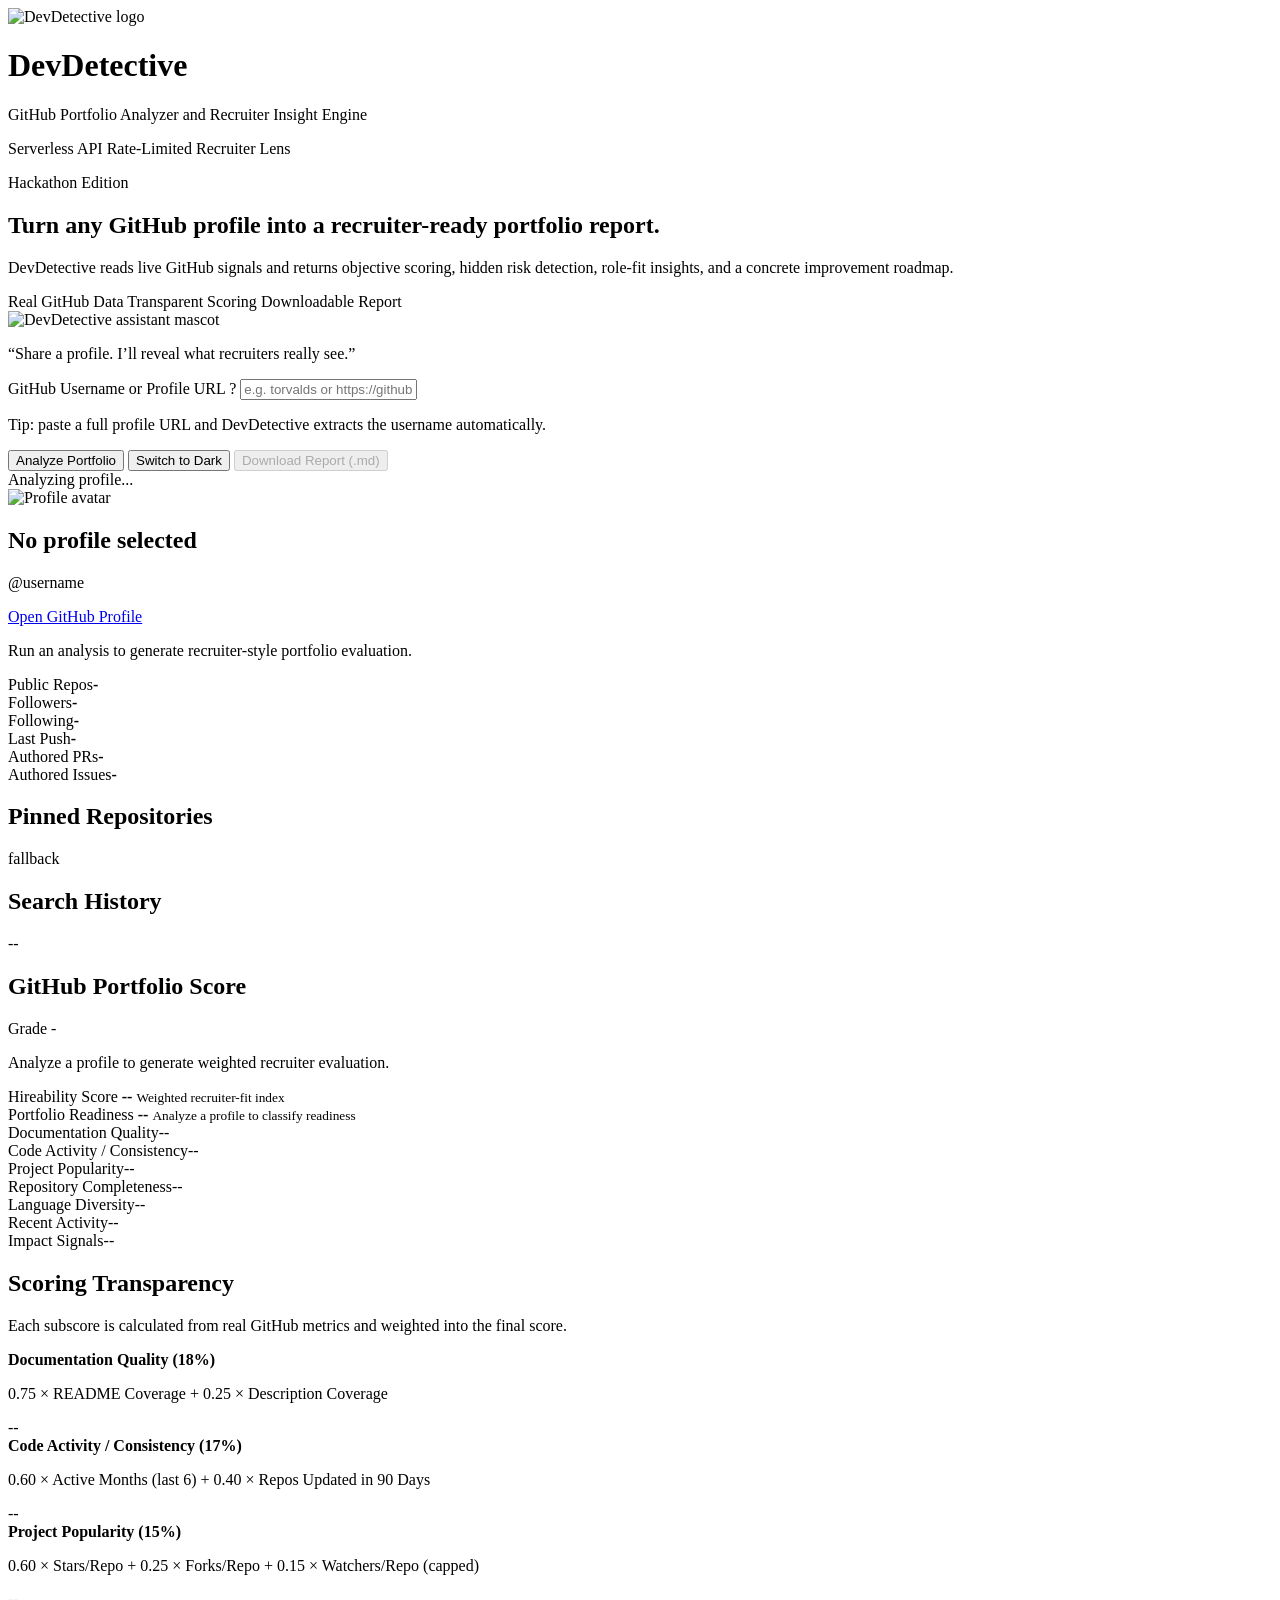
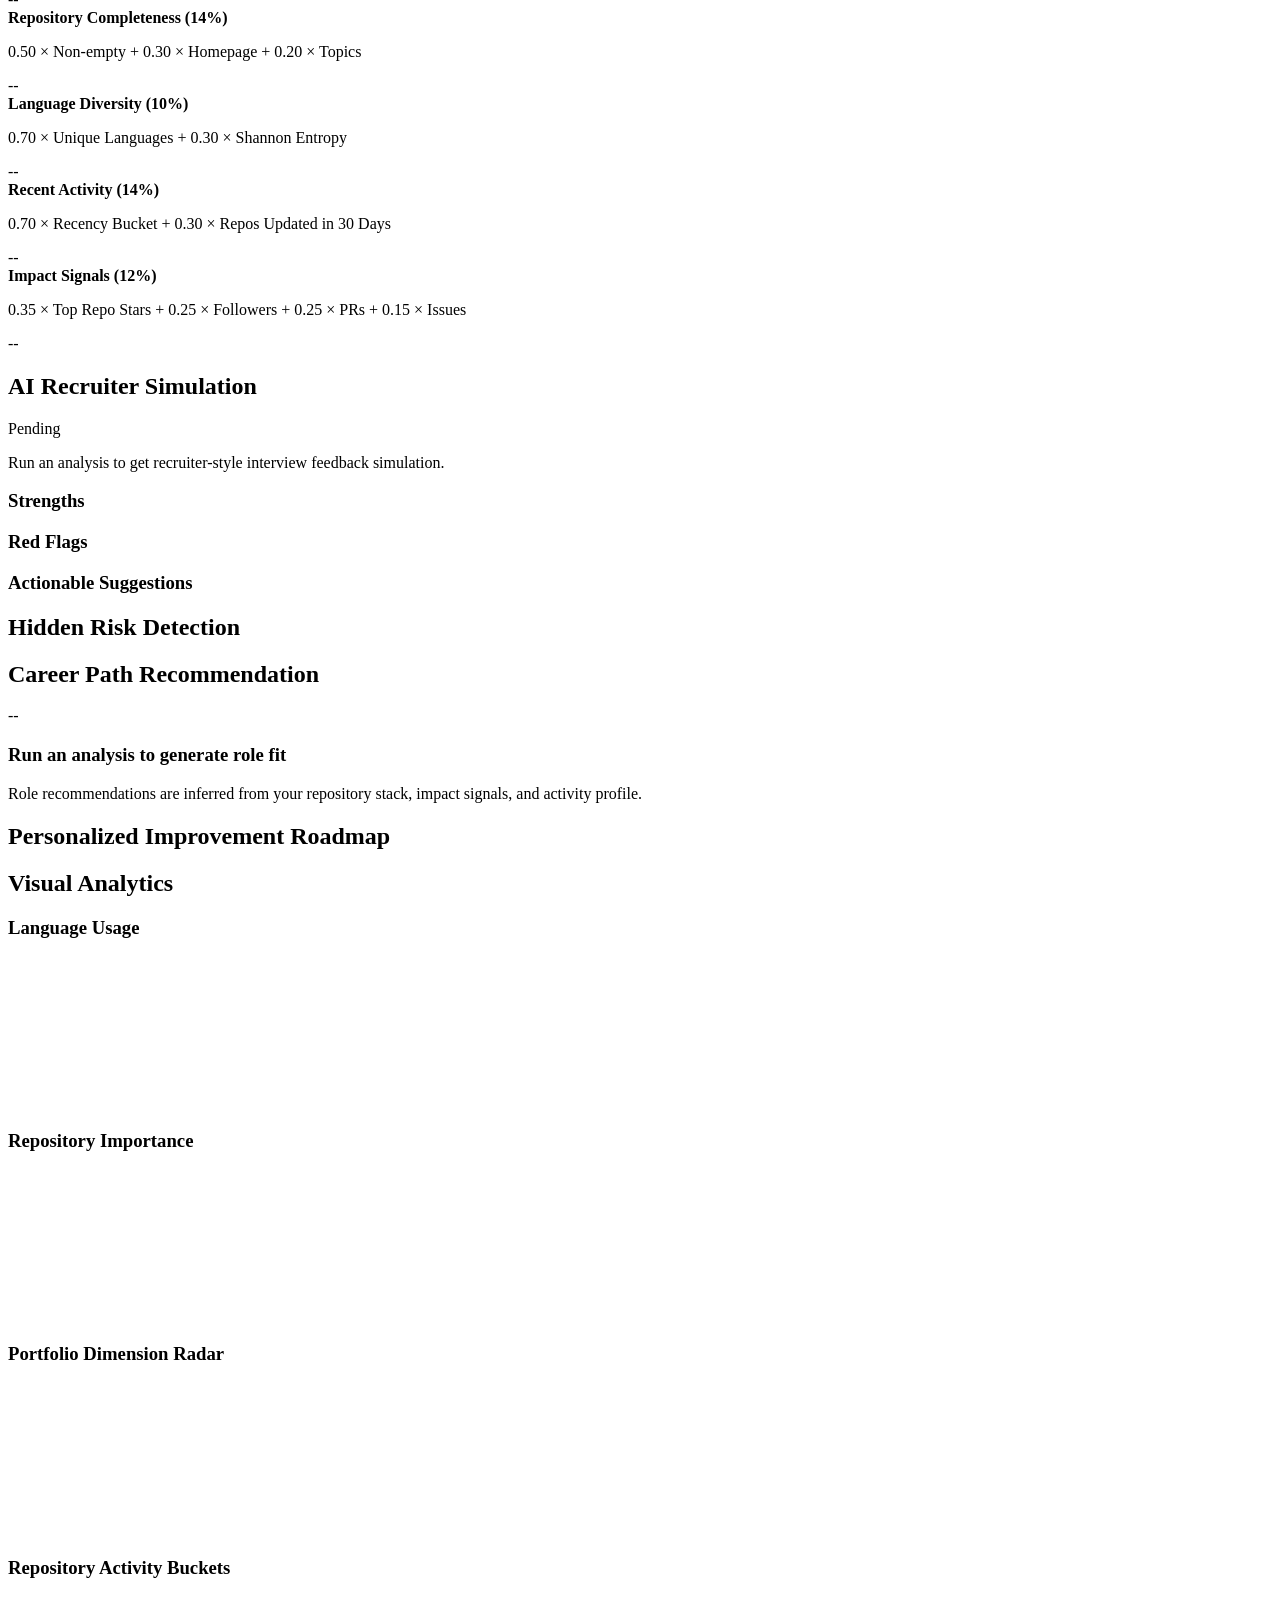
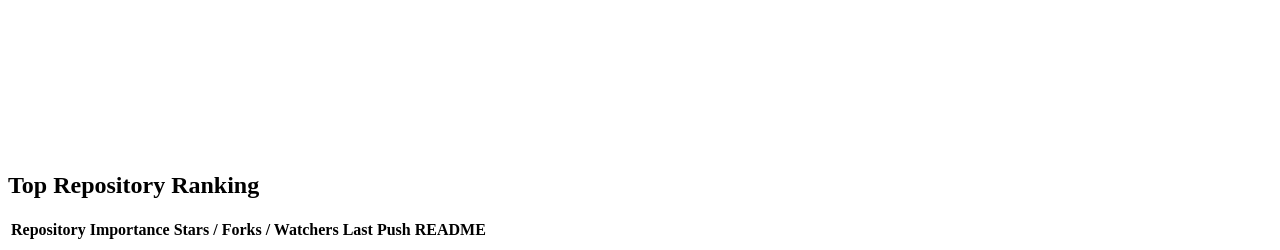
==== index.html @ e9d3896b "new index page" ====
<!doctype html>
<html lang="en">
<head>
    <meta charset="utf-8" />
    <meta name="viewport" content="width=device-width, initial-scale=1" />
    <meta name="theme-color" content="#1f6feb" />
    <meta
        name="description"
        content="DevDetective analyzes GitHub portfolios with recruiter-style scoring, strengths, red flags, and actionable suggestions."
    />
    <meta property="og:title" content="DevDetective | GitHub Portfolio Analyzer" />
    <meta property="og:description" content="Recruiter-style GitHub portfolio analysis with objective scoring and actionable improvements." />
    <meta property="og:type" content="website" />
    
    <meta property="og:image" content="Images/logo.png" />
    <meta name="twitter:card" content="summary_large_image" />
    <meta name="twitter:title" content="DevDetective | GitHub Portfolio Analyzer" />
    <meta name="twitter:description" content="Production-grade GitHub portfolio analysis with recruiter insights and improvement roadmap." />
    <meta name="twitter:image" content="Images/logo.png" />
    <meta name="robots" content="index, follow" />
    <title>DevDetective | GitHub Portfolio Analyzer</title>

    <link rel="icon" type="image/png" href="Images/favicon-32x32.png" />
    <link rel="apple-touch-icon" href="Images/apple-touch-icon.png" />
    <link rel="manifest" href="manifest.json" />

    <link rel="preconnect" href="https://fonts.googleapis.com" />
    <link rel="preconnect" href="https://fonts.gstatic.com" crossorigin />
    <link href="https://fonts.googleapis.com/css2?family=Manrope:wght@500;700;800&amp;family=Space+Mono:wght@400;700&amp;display=swap" rel="stylesheet" />

    <script defer src="https://cdn.jsdelivr.net/npm/chart.js"></script>
    <link rel="stylesheet" href="style.css" />

    <script>
        if ("serviceWorker" in navigator) {
            window.addEventListener("load", () => {
                navigator.serviceWorker.register("sw.js").catch(() => {
                    // service worker registration is optional for local development
                });
            });
        }
    </script>
</head>
<body>
<div class="app-shell">
    <header class="topbar">
        <div class="brand">
            <img src="Images/logo.png" alt="DevDetective logo" class="brand-logo" />
            <div>
                <h1>DevDetective</h1>
                <p>GitHub Portfolio Analyzer and Recruiter Insight Engine</p>
            </div>
        </div>
        <div class="topbar-pills">
            <span class="top-pill">Serverless API</span>
            <span class="top-pill">Rate-Limited</span>
            <span class="top-pill">Recruiter Lens</span>
        </div>
    </header>

    <section class="hero-shell">
        <article class="hero-copy card">
            <p class="eyebrow">Hackathon Edition</p>
            <h2>Turn any GitHub profile into a recruiter-ready portfolio report.</h2>
            <p class="hero-subtitle">
                DevDetective reads live GitHub signals and returns objective scoring, hidden risk detection,
                role-fit insights, and a concrete improvement roadmap.
            </p>
            <div class="hero-points">
                <span class="hero-chip">Real GitHub Data</span>
                <span class="hero-chip">Transparent Scoring</span>
                <span class="hero-chip">Downloadable Report</span>
            </div>
        </article>
        <aside class="hero-mascot card">
            <div class="mascot-wrap">
                <img src="Images/mascot-detective.svg" alt="DevDetective assistant mascot" class="mascot-art" />
                <div class="mascot-glow" aria-hidden="true"></div>
            </div>
            <p class="mascot-line">“Share a profile. I’ll reveal what recruiters really see.”</p>
        </aside>
    </section>

    <section class="card controls-card">
        <div class="controls-grid">
            <div class="field">
                <label for="profileInput">
                    GitHub Username or Profile URL
                    <span class="tooltip" data-tooltip="Supports username, @username, or full https://github.com/username URL.">?</span>
                </label>
                <input
                    id="profileInput"
                    type="text"
                    placeholder="e.g. torvalds or https://github.com/torvalds"
                    autocomplete="off"
                />
                <p class="hint">
                    Tip: paste a full profile URL and DevDetective extracts the username automatically.
                </p>
            </div>

            <div class="button-group">
                <button id="analyzeBtn" class="btn btn-primary">Analyze Portfolio</button>
                <button id="themeToggleBtn" class="btn">Switch to Dark</button>
                <button id="downloadReportBtn" class="btn" disabled>Download Report (.md)</button>
            </div>
        </div>
    </section>

    <section class="status-stack">
        <div id="loadingState" class="status status-loading hidden" aria-live="polite">
            <span class="spinner" aria-hidden="true"></span>
            <span id="loadingText">Analyzing profile...</span>
        </div>
        <div id="successBanner" class="status status-success hidden" aria-live="polite"></div>
        <div id="errorBanner" class="status status-error hidden" role="alert" aria-live="assertive"></div>
        <div id="rateLimitBanner" class="status status-warn hidden" role="alert" aria-live="polite"></div>
    </section>

    <section id="skeletonPanel" class="skeleton-panel hidden" aria-hidden="true">
        <div class="skeleton-card">
            <div class="skeleton-line skeleton-line-lg"></div>
            <div class="skeleton-line"></div>
            <div class="skeleton-grid-mini">
                <div class="skeleton-pill"></div>
                <div class="skeleton-pill"></div>
                <div class="skeleton-pill"></div>
            </div>
        </div>
        <div class="skeleton-card">
            <div class="skeleton-line skeleton-line-lg"></div>
            <div class="skeleton-line"></div>
            <div class="skeleton-line"></div>
            <div class="skeleton-line skeleton-line-sm"></div>
        </div>
    </section>

    <main class="layout">
        <section class="left-column">
            <article class="card profile-card">
                <div class="profile-header">
                    <img id="avatarImg" class="avatar" src="Images/logo.png" alt="Profile avatar" />
                    <div class="profile-meta">
                        <h2 id="profileName">No profile selected</h2>
                        <p id="profileHandle" class="muted">@username</p>
                        <a id="profileLink" href="#" target="_blank" rel="noopener noreferrer">Open GitHub Profile</a>
                    </div>
                </div>

                <p id="profileBio" class="muted">
                    Run an analysis to generate recruiter-style portfolio evaluation.
                </p>

                <div class="stats-grid">
                    <div class="stat-card"><span>Public Repos</span><strong id="statRepos">-</strong></div>
                    <div class="stat-card"><span>Followers</span><strong id="statFollowers">-</strong></div>
                    <div class="stat-card"><span>Following</span><strong id="statFollowing">-</strong></div>
                    <div class="stat-card"><span>Last Push</span><strong id="statLastPush">-</strong></div>
                    <div class="stat-card"><span>Authored PRs</span><strong id="statPrCount">-</strong></div>
                    <div class="stat-card"><span>Authored Issues</span><strong id="statIssueCount">-</strong></div>
                </div>
            </article>

            <article class="card">
                <div class="card-title-row">
                    <h2 class="section-title">Pinned Repositories</h2>
                    <span id="pinnedSourceBadge" class="chip chip-neutral">fallback</span>
                </div>
                <ul id="pinnedReposList" class="item-list"></ul>
            </article>

            <article class="card">
                <h2 class="section-title">Search History</h2>
                <div id="historyList" class="history-list"></div>
            </article>
        </section>

        <section class="right-column">
            <article class="card score-card">
                <div class="score-head">
                    <div id="overallScoreRing" class="score-ring" style="--score-value:0;">
                        <span id="overallScore" class="score-value">--</span>
                    </div>
                    <div>
                        <h2>GitHub Portfolio Score</h2>
                        <p id="scoreGrade" class="score-grade">Grade -</p>
                        <p id="scoreSummary" class="muted">
                            Analyze a profile to generate weighted recruiter evaluation.
                        </p>
                    </div>
                </div>

                <div class="premium-score-grid">
                    <div class="premium-score-item">
                        <span>Hireability Score</span>
                        <strong id="hireabilityScore">--</strong>
                        <small id="hireabilityHint">Weighted recruiter-fit index</small>
                    </div>
                    <div class="premium-score-item">
                        <span>Portfolio Readiness</span>
                        <strong id="readinessLevel">--</strong>
                        <small id="readinessHint">Analyze a profile to classify readiness</small>
                    </div>
                </div>
                <div class="readiness-track" aria-hidden="true">
                    <span id="readinessBar"></span>
                </div>

                <div class="subscore-grid">
                    <div class="subscore-item"><span>Documentation Quality</span><span id="subDocumentationQuality" class="chip chip-neutral">--</span></div>
                    <div class="subscore-item"><span>Code Activity / Consistency</span><span id="subCodeActivityConsistency" class="chip chip-neutral">--</span></div>
                    <div class="subscore-item"><span>Project Popularity</span><span id="subProjectPopularity" class="chip chip-neutral">--</span></div>
                    <div class="subscore-item"><span>Repository Completeness</span><span id="subRepositoryCompleteness" class="chip chip-neutral">--</span></div>
                    <div class="subscore-item"><span>Language Diversity</span><span id="subLanguageDiversity" class="chip chip-neutral">--</span></div>
                    <div class="subscore-item"><span>Recent Activity</span><span id="subRecentActivity" class="chip chip-neutral">--</span></div>
                    <div class="subscore-item"><span>Impact Signals</span><span id="subImpactSignals" class="chip chip-neutral">--</span></div>
                </div>
            </article>

            <article class="card">
                <h2 class="section-title">Scoring Transparency</h2>
                <p class="muted transparency-note">
                    Each subscore is calculated from real GitHub metrics and weighted into the final score.
                </p>
                <div class="formula-grid">
                    <div class="formula-row">
                        <div>
                            <strong>Documentation Quality (18%)</strong>
                            <p>0.75 × README Coverage + 0.25 × Description Coverage</p>
                        </div>
                        <span id="explainDocumentationQuality" class="chip chip-neutral">--</span>
                    </div>
                    <div class="formula-row">
                        <div>
                            <strong>Code Activity / Consistency (17%)</strong>
                            <p>0.60 × Active Months (last 6) + 0.40 × Repos Updated in 90 Days</p>
                        </div>
                        <span id="explainCodeActivityConsistency" class="chip chip-neutral">--</span>
                    </div>
                    <div class="formula-row">
                        <div>
                            <strong>Project Popularity (15%)</strong>
                            <p>0.60 × Stars/Repo + 0.25 × Forks/Repo + 0.15 × Watchers/Repo (capped)</p>
                        </div>
                        <span id="explainProjectPopularity" class="chip chip-neutral">--</span>
                    </div>
                    <div class="formula-row">
                        <div>
                            <strong>Repository Completeness (14%)</strong>
                            <p>0.50 × Non-empty + 0.30 × Homepage + 0.20 × Topics</p>
                        </div>
                        <span id="explainRepositoryCompleteness" class="chip chip-neutral">--</span>
                    </div>
                    <div class="formula-row">
                        <div>
                            <strong>Language Diversity (10%)</strong>
                            <p>0.70 × Unique Languages + 0.30 × Shannon Entropy</p>
                        </div>
                        <span id="explainLanguageDiversity" class="chip chip-neutral">--</span>
                    </div>
                    <div class="formula-row">
                        <div>
                            <strong>Recent Activity (14%)</strong>
                            <p>0.70 × Recency Bucket + 0.30 × Repos Updated in 30 Days</p>
                        </div>
                        <span id="explainRecentActivity" class="chip chip-neutral">--</span>
                    </div>
                    <div class="formula-row">
                        <div>
                            <strong>Impact Signals (12%)</strong>
                            <p>0.35 × Top Repo Stars + 0.25 × Followers + 0.25 × PRs + 0.15 × Issues</p>
                        </div>
                        <span id="explainImpactSignals" class="chip chip-neutral">--</span>
                    </div>
                </div>
            </article>

            <article class="card recruiter-sim-card">
                <div class="card-title-row">
                    <h2 class="section-title">AI Recruiter Simulation</h2>
                    <span id="aiRecruiterVerdict" class="chip chip-neutral">Pending</span>
                </div>
                <p id="aiRecruiterSummary" class="muted">
                    Run an analysis to get recruiter-style interview feedback simulation.
                </p>
                <ul id="aiRecruiterSignals" class="item-list"></ul>
            </article>

            <article class="card insights-card">
                <div class="insights-grid">
                    <div>
                        <h3>Strengths</h3>
                        <ul id="strengthsList" class="insight-list"></ul>
                    </div>
                    <div>
                        <h3>Red Flags</h3>
                        <ul id="redFlagsList" class="insight-list"></ul>
                    </div>
                    <div>
                        <h3>Actionable Suggestions</h3>
                        <ul id="suggestionsList" class="insight-list"></ul>
                    </div>
                </div>
            </article>

            <article class="card">
                <h2 class="section-title">Hidden Risk Detection</h2>
                <ul id="hiddenRisksList" class="insight-list"></ul>
            </article>

            <article class="card">
                <div class="card-title-row">
                    <h2 class="section-title">Career Path Recommendation</h2>
                    <span id="careerConfidence" class="chip chip-neutral">--</span>
                </div>
                <h3 id="careerPathTitle" class="career-title">Run an analysis to generate role fit</h3>
                <p id="careerPathSummary" class="muted">
                    Role recommendations are inferred from your repository stack, impact signals, and activity profile.
                </p>
                <ul id="careerSkillsList" class="item-list"></ul>
            </article>

            <article class="card">
                <h2 class="section-title">Personalized Improvement Roadmap</h2>
                <ol id="roadmapList" class="roadmap-list"></ol>
            </article>

            <article class="card">
                <h2 class="section-title">Visual Analytics</h2>
                <div class="chart-grid">
                    <div class="chart-panel">
                        <h3>Language Usage</h3>
                        <canvas id="languageChart"></canvas>
                    </div>
                    <div class="chart-panel">
                        <h3>Repository Importance</h3>
                        <canvas id="importanceChart"></canvas>
                    </div>
                    <div class="chart-panel">
                        <h3>Portfolio Dimension Radar</h3>
                        <canvas id="subscoreRadarChart"></canvas>
                    </div>
                    <div class="chart-panel">
                        <h3>Repository Activity Buckets</h3>
                        <canvas id="activityChart"></canvas>
                    </div>
                </div>
            </article>

            <article class="card">
                <h2 class="section-title">Top Repository Ranking</h2>
                <div class="table-wrap">
                    <table>
                        <thead>
                        <tr>
                            <th>Repository</th>
                            <th>Importance</th>
                            <th>Stars / Forks / Watchers</th>
                            <th>Last Push</th>
                            <th>README</th>
                        </tr>
                        </thead>
                        <tbody id="repoRankingTable"></tbody>
                    </table>
                </div>
            </article>
        </section>
    </main>
</div>

<script type="module" src="src/main.js"></script>
</body>
</html>
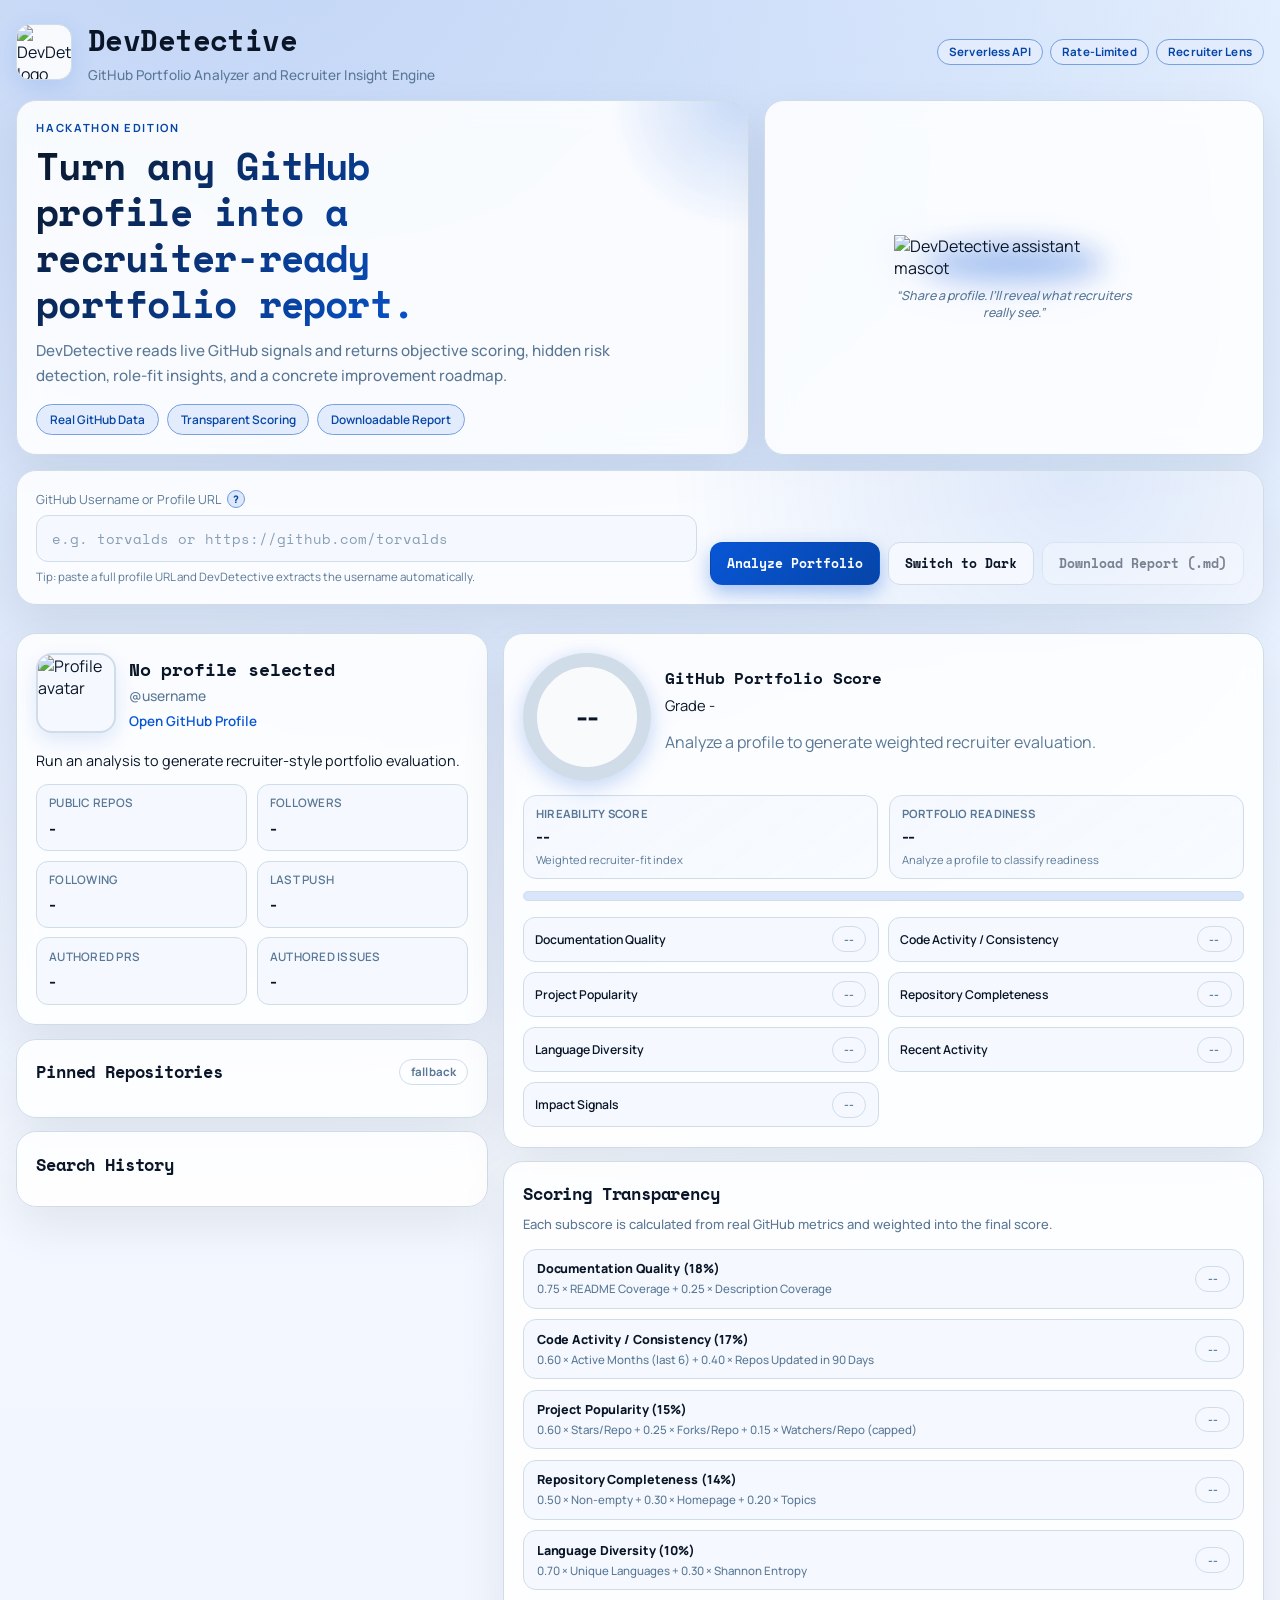
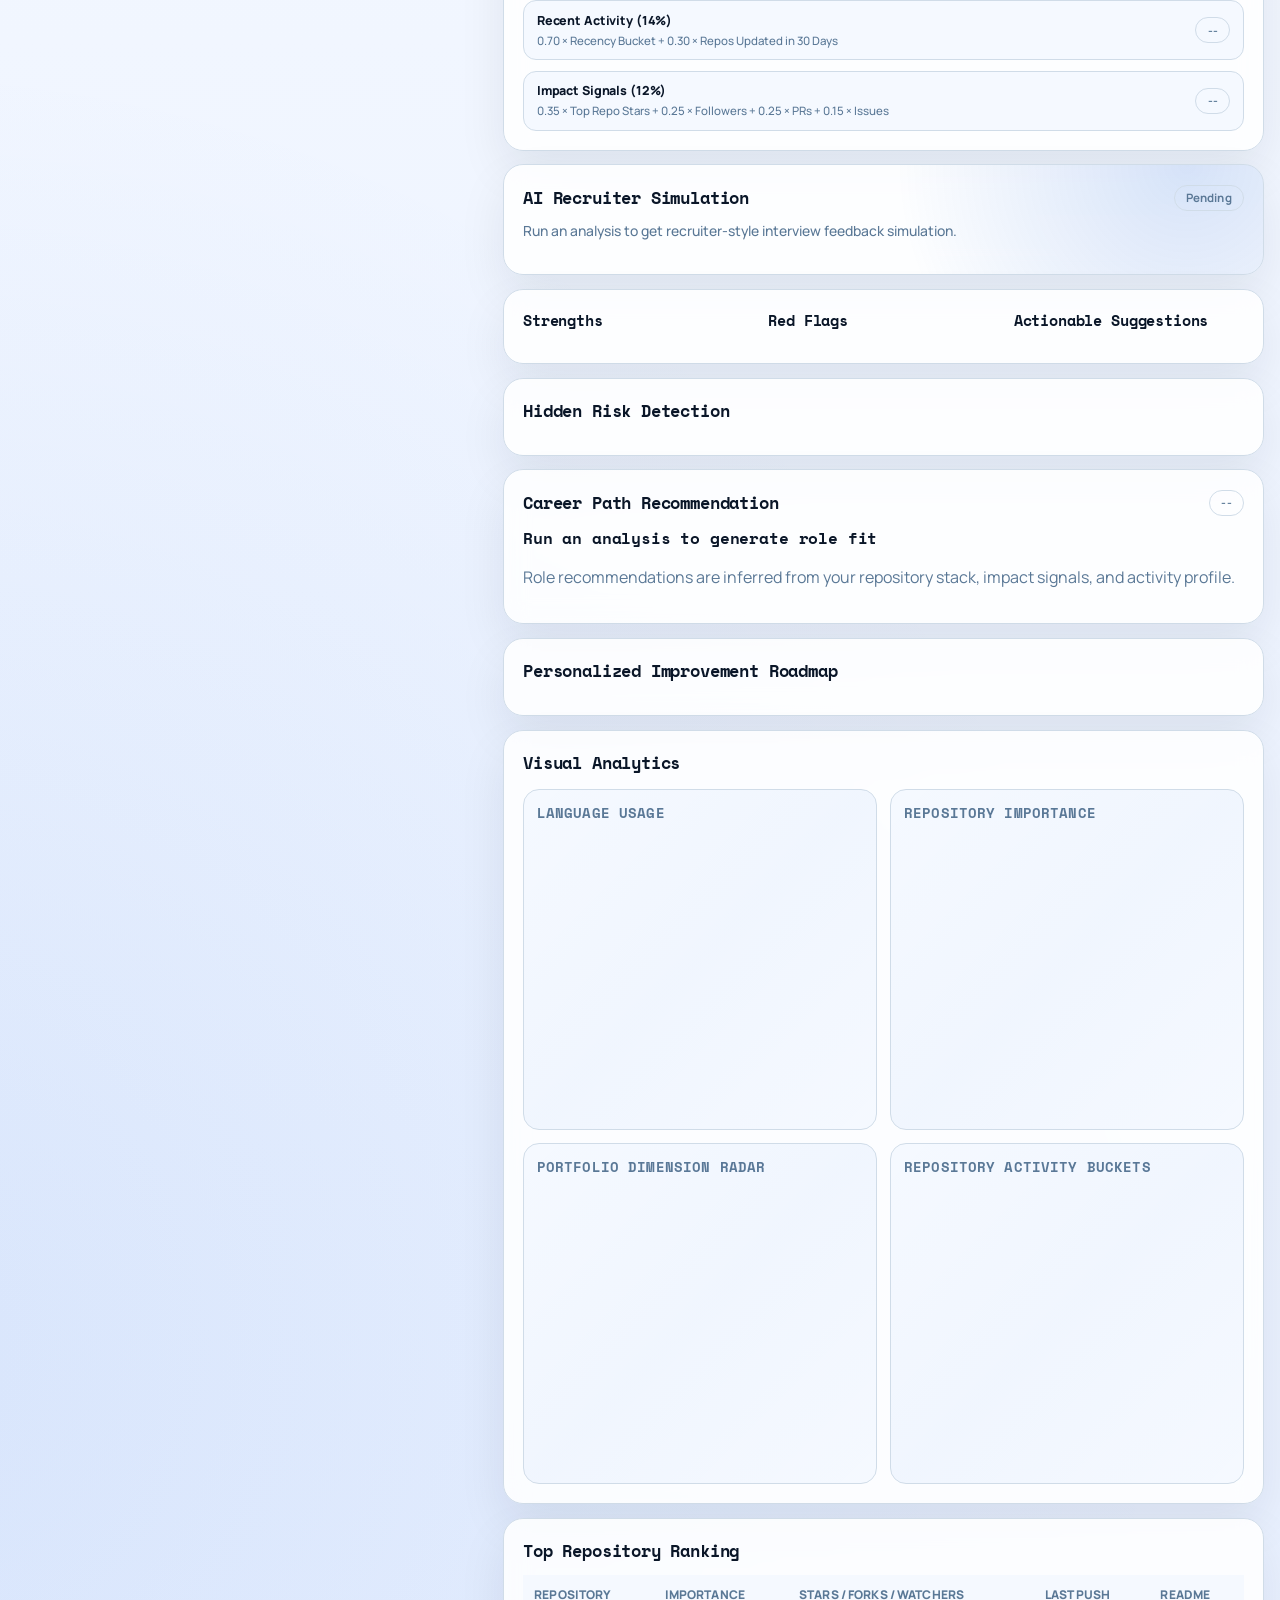
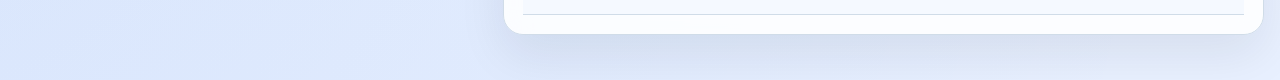
==== commit 1a8ea171: "✅ Fix image paths and update brand colors to premium UI theme - Fixed site.webmanifest icon paths wi" ====
--- a/index.html
+++ b/index.html
@@ -3,7 +3,7 @@
 <head>
     <meta charset="utf-8" />
     <meta name="viewport" content="width=device-width, initial-scale=1" />
-    <meta name="theme-color" content="#1f6feb" />
+    <meta name="theme-color" content="#0856d6" />
     <meta
         name="description"
         content="DevDetective analyzes GitHub portfolios with recruiter-style scoring, strengths, red flags, and actionable suggestions."
@@ -11,7 +11,7 @@
     <meta property="og:title" content="DevDetective | GitHub Portfolio Analyzer" />
     <meta property="og:description" content="Recruiter-style GitHub portfolio analysis with objective scoring and actionable improvements." />
     <meta property="og:type" content="website" />
-    
+
     <meta property="og:image" content="Images/logo.png" />
     <meta name="twitter:card" content="summary_large_image" />
     <meta name="twitter:title" content="DevDetective | GitHub Portfolio Analyzer" />
--- a/style.css
+++ b/style.css
@@ -0,0 +1,1395 @@
+:root {
+    --bg: #f0f5ff;
+    --bg-gradient-a: #fafcff;
+    --bg-gradient-b: #e8f0ff;
+    --surface: #ffffffdd;
+    --surface-solid: #ffffff;
+    --surface-soft: #f5f9ff;
+    --text: #0a1628;
+    --muted: #5a7896;
+    --border: #d0dce8;
+    --accent: #0856d6;
+    --accent-strong: #0645a8;
+    --accent-soft: #7aa9ff;
+    --accent-glow: rgba(8, 86, 214, 0.25);
+    --good: #0f7938;
+    --warn: #9d5e00;
+    --risk: #9b1f34;
+    --shadow: 0 20px 48px rgba(10, 22, 40, 0.08);
+    --shadow-lg: 0 28px 64px rgba(10, 22, 40, 0.12);
+    --hero-shadow: 0 32px 72px rgba(8, 86, 214, 0.15);
+    --chart-1: #0856d6;
+    --chart-2: #0f7938;
+    --chart-3: #f59e0b;
+    --chart-4: #8b5cf6;
+    --chart-5: #d9247b;
+    --chart-6: #0891b2;
+}
+
+:root[data-theme="dark"] {
+    --bg: #070f1e;
+    --bg-gradient-a: #0c1625;
+    --bg-gradient-b: #050a15;
+    --surface: #12202bdd;
+    --surface-solid: #12202b;
+    --surface-soft: #172d41;
+    --text: #f0f6ff;
+    --muted: #95adc8;
+    --border: #2a4363;
+    --accent: #5ba3ff;
+    --accent-strong: #3f8ce8;
+    --accent-soft: #90c5ff;
+    --accent-glow: rgba(91, 163, 255, 0.28);
+    --good: #4fd694;
+    --warn: #f0ad4e;
+    --risk: #ff7b91;
+    --shadow: 0 24px 56px rgba(0, 0, 0, 0.35);
+    --shadow-lg: 0 32px 72px rgba(0, 0, 0, 0.45);
+    --hero-shadow: 0 34px 80px rgba(0, 0, 0, 0.5);
+    --chart-1: #5ba3ff;
+    --chart-2: #4fd694;
+    --chart-3: #f0ad4e;
+    --chart-4: #c297ff;
+    --chart-5: #ff9ccd;
+    --chart-6: #56cfd6;
+}
+
+* {
+    box-sizing: border-box;
+}
+
+body {
+    margin: 0;
+    min-height: 100vh;
+    font-family: "Manrope", "Segoe UI", sans-serif;
+    color: var(--text);
+    background:
+        radial-gradient(circle at 15% -5%, var(--accent-glow), transparent 38%),
+        radial-gradient(circle at 90% 12%, rgba(91, 163, 255, 0.12), transparent 32%),
+        radial-gradient(circle at -10% 90%, rgba(8, 86, 214, 0.08), transparent 40%),
+        linear-gradient(180deg, var(--bg-gradient-a) 0%, var(--bg-gradient-b) 100%);
+    -webkit-font-smoothing: antialiased;
+    -moz-osx-font-smoothing: grayscale;
+}
+
+h1,
+h2,
+h3,
+h4,
+button,
+input,
+code {
+    font-family: "Space Mono", monospace;
+}
+
+h1, h2, h3 {
+    letter-spacing: -0.01em;
+}
+
+a {
+    color: var(--accent);
+    text-decoration: none;
+    transition: color 200ms ease;
+}
+
+a:hover {
+    color: var(--accent-strong);
+    text-decoration: underline;
+}
+
+.muted {
+    color: var(--muted);
+}
+
+.hidden {
+    display: none !important;
+}
+
+.app-shell {
+    width: min(1280px, 100% - 2rem);
+    margin: 1.2rem auto 2.8rem;
+}
+
+.topbar {
+    margin-bottom: 1rem;
+    display: flex;
+    align-items: center;
+    justify-content: space-between;
+    gap: 1rem;
+    flex-wrap: wrap;
+}
+
+.brand {
+    display: flex;
+    gap: 1rem;
+    align-items: center;
+}
+
+.brand-logo {
+    width: 56px;
+    height: 56px;
+    object-fit: contain;
+    border-radius: 14px;
+    background: var(--surface);
+    border: 1px solid var(--border);
+    box-shadow: 0 8px 24px rgba(8, 86, 214, 0.12);
+    transition: transform 200ms ease, box-shadow 200ms ease;
+}
+
+.brand-logo:hover {
+    transform: scale(1.05) rotateZ(2deg);
+    box-shadow: 0 12px 32px rgba(8, 86, 214, 0.18);
+}
+
+.brand h1 {
+    margin: 0;
+    font-size: clamp(1.3rem, 2.5vw, 1.8rem);
+    font-weight: 800;
+    letter-spacing: -0.02em;
+}
+
+.brand p {
+    margin: 0.3rem 0 0;
+    color: var(--muted);
+    font-size: 0.85rem;
+    font-weight: 500;
+    letter-spacing: 0.01em;
+}
+
+.topbar-pills {
+    display: flex;
+    gap: 0.45rem;
+    flex-wrap: wrap;
+}
+
+.top-pill {
+    border-radius: 999px;
+    border: 1.5px solid color-mix(in srgb, var(--accent) 45%, var(--border));
+    background: color-mix(in srgb, var(--accent) 8%, var(--surface-soft));
+    color: var(--accent-strong);
+    font-size: 0.72rem;
+    font-weight: 700;
+    padding: 0.28rem 0.7rem;
+    letter-spacing: 0.01em;
+    transition: all 200ms ease;
+}
+
+.hero-shell {
+    display: grid;
+    grid-template-columns: minmax(360px, 1.1fr) minmax(260px, 0.75fr);
+    gap: 0.9rem;
+    margin-bottom: 0.9rem;
+}
+
+.hero-copy,
+.hero-mascot {
+    position: relative;
+    overflow: hidden;
+}
+
+.hero-copy::before {
+    content: "";
+    position: absolute;
+    width: 260px;
+    height: 260px;
+    right: -120px;
+    top: -130px;
+    border-radius: 50%;
+    background: radial-gradient(circle, color-mix(in srgb, var(--accent) 20%, transparent), transparent 70%);
+}
+
+.eyebrow {
+    margin: 0;
+    text-transform: uppercase;
+    letter-spacing: 0.15em;
+    font-size: 0.70rem;
+    color: var(--accent-strong);
+    font-weight: 700;
+}
+
+.hero-copy h2 {
+    margin: 0.5rem 0 0;
+    font-size: clamp(1.5rem, 3.5vw, 2.4rem);
+    line-height: 1.2;
+    max-width: 18ch;
+    font-weight: 800;
+    letter-spacing: -0.02em;
+    background: linear-gradient(135deg, var(--text), var(--accent));
+    -webkit-background-clip: text;
+    -webkit-text-fill-color: transparent;
+    background-clip: text;
+    animation: slideInUp 600ms cubic-bezier(0.34, 1.56, 0.64, 1) 100ms both;
+}
+
+.hero-subtitle {
+    margin: 0.75rem 0 0;
+    color: var(--muted);
+    line-height: 1.6;
+    max-width: 58ch;
+    font-size: 0.95rem;
+    font-weight: 500;
+    animation: slideInUp 600ms cubic-bezier(0.34, 1.56, 0.64, 1) 200ms both;
+}
+
+.hero-points {
+    display: flex;
+    gap: 0.5rem;
+    margin-top: 1rem;
+    flex-wrap: wrap;
+}
+
+.hero-chip {
+    font-size: 0.74rem;
+    border: 1.5px solid color-mix(in srgb, var(--accent) 45%, var(--border));
+    color: var(--accent-strong);
+    background: color-mix(in srgb, var(--accent) 8%, var(--surface-soft));
+    border-radius: 999px;
+    padding: 0.38rem 0.8rem;
+    font-weight: 600;
+    transition: all 200ms ease;
+    animation: slideInUp 600ms cubic-bezier(0.34, 1.56, 0.64, 1);
+}
+
+.hero-chip:nth-child(2) {
+    animation-delay: 250ms;
+}
+
+.hero-chip:nth-child(3) {
+    animation-delay: 300ms;
+}
+
+.hero-chip:hover {
+    background: color-mix(in srgb, var(--accent) 15%, var(--surface-soft));
+    border-color: var(--accent);
+    transform: translateY(-2px);
+    box-shadow: 0 6px 16px color-mix(in srgb, var(--accent) 20%, transparent);
+}
+
+.hero-mascot {
+    background:
+        radial-gradient(circle at 85% 10%, color-mix(in srgb, var(--accent-soft) 42%, transparent), transparent 45%),
+        linear-gradient(165deg, color-mix(in srgb, var(--surface-soft) 85%, transparent), var(--surface));
+    box-shadow: var(--hero-shadow);
+    display: grid;
+    place-items: center;
+    align-content: center;
+    gap: 0.5rem;
+    position: relative;
+    animation: slideInUp 700ms cubic-bezier(0.34, 1.56, 0.64, 1) 150ms both;
+}
+
+.mascot-wrap {
+    width: min(240px, 100%);
+    position: relative;
+    filter: drop-shadow(0 8px 20px rgba(8, 86, 214, 0.12));
+}
+
+.mascot-art {
+    width: 100%;
+    height: auto;
+    display: block;
+    position: relative;
+    z-index: 1;
+    transition: transform 300ms cubic-bezier(0.34, 1.56, 0.64, 1);
+}
+
+.hero-mascot:hover .mascot-art {
+    transform: translateY(-4px);
+}
+
+.mascot-glow {
+    position: absolute;
+    inset: auto 12% -8% 12%;
+    height: 38px;
+    border-radius: 50%;
+    background: color-mix(in srgb, var(--accent) 32%, transparent);
+    filter: blur(14px);
+    animation: glow-pulse 3s ease-in-out infinite;
+}
+
+@keyframes glow-pulse {
+    0%, 100% {
+        opacity: 1;
+        transform: scale(1);
+    }
+    50% {
+        opacity: 0.8;
+        transform: scale(1.1);
+    }
+}
+
+.mascot-line {
+    margin: 0;
+    font-size: 0.78rem;
+    color: var(--muted);
+    text-align: center;
+    max-width: 30ch;
+    font-style: italic;
+    font-weight: 500;
+}
+
+.card {
+    background: var(--surface);
+    backdrop-filter: blur(12px);
+    -webkit-backdrop-filter: blur(12px);
+    border: 1px solid var(--border);
+    border-radius: 20px;
+    box-shadow: var(--shadow);
+    padding: 1.2rem;
+    animation: cardSlideIn 420ms cubic-bezier(0.34, 1.56, 0.64, 1);
+    transition: transform 200ms cubic-bezier(0.34, 1.56, 0.64, 1), 
+                box-shadow 220ms ease, 
+                border-color 200ms ease,
+                background 200ms ease;
+}
+
+.card:hover {
+    transform: translateY(-4px);
+    border-color: color-mix(in srgb, var(--accent) 50%, var(--border));
+    box-shadow: var(--shadow-lg);
+    background: color-mix(in srgb, var(--surface-soft) 30%, var(--surface));
+}
+
+@keyframes cardSlideIn {
+    from {
+        opacity: 0;
+        transform: translateY(16px);
+    }
+    to {
+        opacity: 1;
+        transform: translateY(0);
+    }
+}
+
+@keyframes fadeIn {
+    from {
+        opacity: 0;
+    }
+    to {
+        opacity: 1;
+    }
+}
+
+@keyframes slideInUp {
+    from {
+        opacity: 0;
+        transform: translateY(20px);
+    }
+    to {
+        opacity: 1;
+        transform: translateY(0);
+    }
+}
+
+.controls-card {
+    margin-bottom: 0.85rem;
+    background:
+        radial-gradient(circle at 85% 0%, color-mix(in srgb, var(--accent) 12%, transparent), transparent 38%),
+        var(--surface);
+}
+
+.controls-grid {
+    display: grid;
+    grid-template-columns: 1fr auto;
+    gap: 0.8rem;
+    align-items: end;
+}
+
+.field {
+    display: flex;
+    flex-direction: column;
+    gap: 0.45rem;
+}
+
+.field label {
+    font-size: 0.78rem;
+    color: var(--muted);
+    display: inline-flex;
+    align-items: center;
+    gap: 0.36rem;
+}
+
+.tooltip {
+    width: 18px;
+    height: 18px;
+    border-radius: 50%;
+    display: inline-grid;
+    place-items: center;
+    font-size: 0.65rem;
+    font-weight: 800;
+    border: 1.5px solid color-mix(in srgb, var(--accent) 50%, var(--border));
+    color: var(--accent-strong);
+    background: color-mix(in srgb, var(--accent) 10%, var(--surface-soft));
+    cursor: help;
+    position: relative;
+    user-select: none;
+    transition: all 200ms ease;
+}
+
+.tooltip:hover {
+    transform: scale(1.1);
+    border-color: var(--accent);
+    background: color-mix(in srgb, var(--accent) 15%, var(--surface-soft));
+}
+
+.tooltip::after {
+    content: attr(data-tooltip);
+    position: absolute;
+    left: 50%;
+    bottom: calc(100% + 12px);
+    transform: translateX(-50%);
+    min-width: 220px;
+    max-width: 260px;
+    border-radius: 12px;
+    border: 1px solid var(--border);
+    background: var(--surface-solid);
+    color: var(--text);
+    padding: 0.5rem 0.65rem;
+    font-size: 0.70rem;
+    line-height: 1.5;
+    box-shadow: var(--shadow-lg);
+    opacity: 0;
+    pointer-events: none;
+    transition: opacity 200ms ease, transform 200ms ease;
+    z-index: 3;
+    transform: translateX(-50%) translateY(8px);
+}
+
+.tooltip:hover::after {
+    opacity: 1;
+    transform: translateX(-50%) translateY(0);
+}
+
+input {
+    width: 100%;
+    border: 1.5px solid var(--border);
+    border-radius: 12px;
+    background: var(--surface-soft);
+    color: var(--text);
+    padding: 0.75rem 0.9rem;
+    font-size: 0.88rem;
+    font-weight: 500;
+    transition: border-color 160ms ease, box-shadow 160ms ease, transform 120ms ease, background 160ms ease;
+}
+
+input::placeholder {
+    color: var(--muted);
+    opacity: 0.7;
+}
+
+input:focus {
+    border-color: var(--accent);
+    outline: none;
+    box-shadow: 0 0 0 4px rgba(8, 86, 214, 0.15), 
+                0 4px 12px rgba(8, 86, 214, 0.15);
+    background: color-mix(in srgb, var(--accent) 3%, var(--surface-soft));
+}
+
+input:hover:not(:focus) {
+    border-color: color-mix(in srgb, var(--accent) 30%, var(--border));
+}
+
+.hint {
+    margin: 0;
+    color: var(--muted);
+    font-size: 0.72rem;
+    line-height: 1.35;
+}
+
+.button-group {
+    display: flex;
+    flex-wrap: wrap;
+    gap: 0.5rem;
+    justify-content: flex-end;
+}
+
+.btn {
+    border: 1.5px solid var(--border);
+    background: var(--surface-soft);
+    color: var(--text);
+    border-radius: 12px;
+    font-size: 0.80rem;
+    font-weight: 600;
+    padding: 0.70rem 1rem;
+    cursor: pointer;
+    transition: all 180ms cubic-bezier(0.34, 1.56, 0.64, 1);
+    position: relative;
+    overflow: hidden;
+}
+
+.btn::before {
+    content: "";
+    position: absolute;
+    inset: 0;
+    background: linear-gradient(120deg, transparent, rgba(255, 255, 255, 0.3), transparent);
+    transform: translateX(-100%);
+    transition: transform 400ms ease;
+}
+
+.btn:hover:not(:disabled) {
+    transform: translateY(-2px);
+    border-color: var(--accent);
+    box-shadow: 0 12px 28px color-mix(in srgb, var(--accent) 25%, transparent);
+}
+
+.btn:active:not(:disabled) {
+    transform: translateY(0px);
+}
+
+.btn:disabled {
+    opacity: 0.5;
+    cursor: not-allowed;
+}
+
+.btn-primary {
+    background: linear-gradient(135deg, var(--accent), var(--accent-strong));
+    border-color: transparent;
+    color: #ffffff;
+    box-shadow: 0 8px 20px color-mix(in srgb, var(--accent) 35%, transparent);
+}
+
+.btn-primary:hover:not(:disabled) {
+    box-shadow: 0 16px 36px color-mix(in srgb, var(--accent) 50%, transparent);
+    transform: translateY(-3px);
+}
+
+.status-stack {
+    display: grid;
+    gap: 0.5rem;
+    margin-bottom: 0.9rem;
+}
+
+.status {
+    border-radius: 12px;
+    padding: 0.65rem 0.8rem;
+    border: 1px solid;
+    display: flex;
+    align-items: center;
+    gap: 0.55rem;
+    font-size: 0.82rem;
+}
+
+.status-loading {
+    color: var(--accent-strong);
+    background: color-mix(in srgb, var(--accent) 10%, transparent);
+    border-color: color-mix(in srgb, var(--accent) 28%, var(--border));
+}
+
+.status-error {
+    color: var(--risk);
+    background: color-mix(in srgb, var(--risk) 10%, transparent);
+    border-color: color-mix(in srgb, var(--risk) 32%, var(--border));
+}
+
+.status-warn {
+    color: var(--warn);
+    background: color-mix(in srgb, var(--warn) 10%, transparent);
+    border-color: color-mix(in srgb, var(--warn) 32%, var(--border));
+}
+
+.status-success {
+    color: var(--good);
+    background: color-mix(in srgb, var(--good) 10%, transparent);
+    border-color: color-mix(in srgb, var(--good) 34%, var(--border));
+}
+
+.skeleton-panel {
+    display: grid;
+    grid-template-columns: repeat(2, minmax(0, 1fr));
+    gap: 0.8rem;
+    margin-bottom: 0.9rem;
+}
+
+.skeleton-card {
+    border: 1px solid var(--border);
+    border-radius: 16px;
+    background: var(--surface);
+    padding: 0.85rem;
+    box-shadow: var(--shadow);
+    display: grid;
+    gap: 0.6rem;
+}
+
+.skeleton-line,
+.skeleton-pill {
+    border-radius: 8px;
+    position: relative;
+    overflow: hidden;
+    background: color-mix(in srgb, var(--surface-soft) 65%, var(--border));
+}
+
+.skeleton-line::after,
+.skeleton-pill::after {
+    content: "";
+    position: absolute;
+    inset: 0;
+    transform: translateX(-100%);
+    background: linear-gradient(90deg, transparent, color-mix(in srgb, var(--accent-soft) 34%, transparent), transparent);
+    animation: shimmer 1.2s infinite;
+}
+
+.skeleton-line {
+    height: 12px;
+}
+
+.skeleton-line-lg {
+    height: 18px;
+    width: 72%;
+}
+
+.skeleton-line-sm {
+    width: 42%;
+}
+
+.skeleton-grid-mini {
+    display: grid;
+    grid-template-columns: repeat(3, minmax(0, 1fr));
+    gap: 0.5rem;
+}
+
+.skeleton-pill {
+    height: 28px;
+}
+
+@keyframes shimmer {
+    100% {
+        transform: translateX(100%);
+    }
+}
+
+.spinner {
+    width: 14px;
+    height: 14px;
+    border-radius: 50%;
+    border: 2px solid transparent;
+    border-top-color: currentColor;
+    border-right-color: currentColor;
+    animation: spin 0.9s linear infinite;
+}
+
+@keyframes spin {
+    to {
+        transform: rotate(360deg);
+    }
+}
+
+.layout {
+    display: grid;
+    grid-template-columns: minmax(300px, 0.9fr) minmax(420px, 1.45fr);
+    gap: 0.9rem;
+}
+
+.left-column,
+.right-column {
+    display: grid;
+    gap: 0.85rem;
+    align-content: start;
+}
+
+.profile-header {
+    display: flex;
+    align-items: center;
+    gap: 0.8rem;
+}
+
+.avatar {
+    width: 80px;
+    height: 80px;
+    border-radius: 16px;
+    border: 2px solid var(--border);
+    object-fit: cover;
+    background: var(--surface-soft);
+    transition: all 200ms ease;
+    box-shadow: 0 8px 20px rgba(8, 86, 214, 0.12);
+}
+
+.avatar:hover {
+    transform: scale(1.05);
+    border-color: var(--accent);
+    box-shadow: 0 12px 28px rgba(8, 86, 214, 0.2);
+}
+
+.profile-meta h2 {
+    margin: 0;
+    font-size: 1.1rem;
+    font-weight: 800;
+    letter-spacing: -0.01em;
+}
+
+.profile-meta p {
+    margin: 0.25rem 0;
+    font-size: 0.87rem;
+    font-weight: 500;
+}
+
+.profile-meta a {
+    font-size: 0.84rem;
+    font-weight: 600;
+}
+
+.profile-card #profileBio {
+    margin: 1rem 0 0.7rem;
+    font-size: 0.90rem;
+    line-height: 1.6;
+    color: var(--text);
+}
+
+.stats-grid {
+    display: grid;
+    grid-template-columns: repeat(2, minmax(0, 1fr));
+    gap: 0.6rem;
+}
+
+.stat-card {
+    background: var(--surface-soft);
+    border: 1.5px solid var(--border);
+    border-radius: 12px;
+    padding: 0.65rem 0.75rem;
+    display: grid;
+    gap: 0.35rem;
+    transition: all 200ms ease;
+}
+
+.stat-card:hover {
+    border-color: color-mix(in srgb, var(--accent) 30%, var(--border));
+    background: color-mix(in srgb, var(--accent) 5%, var(--surface-soft));
+}
+
+.stat-card span {
+    color: var(--muted);
+    font-size: 0.73rem;
+    font-weight: 600;
+    text-transform: uppercase;
+    letter-spacing: 0.02em;
+}
+
+.stat-card strong {
+    font-size: 1.05rem;
+    font-weight: 800;
+    letter-spacing: -0.01em;
+}
+
+.card-title-row {
+    display: flex;
+    justify-content: space-between;
+    align-items: center;
+    gap: 0.5rem;
+}
+
+.section-title {
+    margin: 0;
+    font-size: 1.05rem;
+    font-weight: 800;
+    letter-spacing: -0.01em;
+}
+
+.item-list,
+.insight-list {
+    margin: 0.8rem 0 0;
+    padding: 0;
+    list-style: none;
+    display: grid;
+    gap: 0.6rem;
+}
+
+.item-list li,
+.insight-list li {
+    border: 1.5px solid var(--border);
+    background: var(--surface-soft);
+    border-radius: 12px;
+    padding: 0.65rem 0.8rem;
+    font-size: 0.84rem;
+    line-height: 1.5;
+    transition: all 200ms cubic-bezier(0.34, 1.56, 0.64, 1);
+    position: relative;
+    overflow: hidden;
+}
+
+.item-list li::before,
+.insight-list li::before {
+    content: "";
+    position: absolute;
+    left: 0;
+    top: 0;
+    height: 100%;
+    width: 3px;
+    background: var(--accent);
+    transform: scaleY(0);
+    transform-origin: center;
+    transition: transform 200ms ease;
+}
+
+.item-list li:hover,
+.insight-list li:hover {
+    transform: translateX(4px);
+    border-color: color-mix(in srgb, var(--accent) 35%, var(--border));
+    background: color-mix(in srgb, var(--accent) 5%, var(--surface-soft));
+    box-shadow: 0 4px 12px rgba(8, 86, 214, 0.08);
+}
+
+.item-list li:hover::before,
+.insight-list li:hover::before {
+    transform: scaleY(1);
+}
+
+.repo-item {
+    display: flex;
+    justify-content: space-between;
+    gap: 0.6rem;
+    align-items: center;
+}
+
+.repo-item-meta {
+    color: var(--muted);
+    font-size: 0.74rem;
+}
+
+.history-list {
+    display: flex;
+    flex-wrap: wrap;
+    gap: 0.45rem;
+    margin-top: 0.65rem;
+}
+
+.history-chip {
+    border: 1px solid var(--border);
+    background: var(--surface-soft);
+    color: var(--text);
+    border-radius: 999px;
+    padding: 0.38rem 0.66rem;
+    font-size: 0.73rem;
+    cursor: pointer;
+}
+
+.history-chip:hover {
+    border-color: var(--accent);
+}
+
+.score-head {
+    display: grid;
+    grid-template-columns: auto 1fr;
+    gap: 0.9rem;
+    align-items: center;
+}
+
+.score-head h2 {
+    margin: 0;
+    font-size: 1rem;
+}
+
+.score-grade {
+    margin: 0.35rem 0;
+    font-size: 0.92rem;
+}
+
+.score-ring {
+    --score-value: 0;
+    --ring-color: var(--accent);
+    width: 128px;
+    height: 128px;
+    border-radius: 50%;
+    position: relative;
+    display: grid;
+    place-items: center;
+    background: conic-gradient(var(--ring-color) calc(var(--score-value) * 1%), var(--border) 0);
+    transition: background 480ms cubic-bezier(0.34, 1.56, 0.64, 1);
+    box-shadow: 0 8px 24px rgba(8, 86, 214, 0.15);
+    filter: drop-shadow(0 2px 8px rgba(8, 86, 214, 0.1));
+}
+
+.score-ring::before {
+    content: "";
+    position: absolute;
+    inset: 12px;
+    border-radius: 50%;
+    background: var(--surface);
+    border: 2px solid var(--border);
+}
+
+.score-ring[data-level="good"] {
+    --ring-color: var(--good);
+}
+
+.score-ring[data-level="warn"] {
+    --ring-color: var(--warn);
+}
+
+.score-ring[data-level="risk"] {
+    --ring-color: var(--risk);
+}
+
+.score-value {
+    position: relative;
+    z-index: 1;
+    font-size: 1.8rem;
+    font-weight: 900;
+    letter-spacing: -0.02em;
+    animation: countUp 800ms cubic-bezier(0.34, 1.56, 0.64, 1);
+}
+
+@keyframes countUp {
+    from {
+        opacity: 0;
+        transform: scale(0.8);
+    }
+    to {
+        opacity: 1;
+        transform: scale(1);
+    }
+}
+
+.premium-score-grid {
+    display: grid;
+    grid-template-columns: repeat(2, minmax(0, 1fr));
+    gap: 0.65rem;
+    margin-top: 0.85rem;
+}
+
+.premium-score-item {
+    border: 1.5px solid var(--border);
+    border-radius: 13px;
+    background: linear-gradient(145deg, var(--surface-soft), color-mix(in srgb, var(--surface-soft) 75%, var(--surface)));
+    padding: 0.65rem 0.75rem;
+    display: grid;
+    gap: 0.25rem;
+    transition: all 200ms ease;
+}
+
+.premium-score-item:hover {
+    border-color: color-mix(in srgb, var(--accent) 35%, var(--border));
+    background: linear-gradient(145deg, color-mix(in srgb, var(--accent) 5%, var(--surface-soft)), color-mix(in srgb, var(--accent) 8%, var(--surface)));
+}
+
+.premium-score-item span {
+    color: var(--muted);
+    font-size: 0.71rem;
+    font-weight: 700;
+    text-transform: uppercase;
+    letter-spacing: 0.02em;
+}
+
+.premium-score-item strong {
+    font-size: 1.05rem;
+    letter-spacing: -0.01em;
+    font-weight: 800;
+}
+
+.premium-score-item small {
+    color: var(--muted);
+    font-size: 0.70rem;
+    line-height: 1.4;
+}
+
+.readiness-track {
+    margin-top: 0.7rem;
+    height: 10px;
+    border-radius: 999px;
+    background: color-mix(in srgb, var(--accent) 12%, var(--surface-soft));
+    overflow: hidden;
+    border: 1px solid var(--border);
+}
+
+.readiness-track span {
+    display: block;
+    width: 0;
+    height: 100%;
+    border-radius: 999px;
+    background: linear-gradient(90deg, var(--accent), var(--accent-strong));
+    transition: width 800ms cubic-bezier(0.34, 1.56, 0.64, 1);
+    box-shadow: 0 0 12px rgba(8, 86, 214, 0.3);
+}
+
+.subscore-grid {
+    display: grid;
+    grid-template-columns: repeat(2, minmax(0, 1fr));
+    gap: 0.6rem;
+    margin-top: 1rem;
+}
+
+.subscore-item {
+    border: 1.5px solid var(--border);
+    border-radius: 12px;
+    background: var(--surface-soft);
+    padding: 0.55rem 0.7rem;
+    display: flex;
+    justify-content: space-between;
+    align-items: center;
+    gap: 0.5rem;
+    font-size: 0.76rem;
+    font-weight: 600;
+    transition: all 200ms ease;
+}
+
+.subscore-item:hover {
+    border-color: color-mix(in srgb, var(--accent) 30%, var(--border));
+    background: color-mix(in srgb, var(--accent) 5%, var(--surface-soft));
+}
+
+.chip {
+    display: inline-flex;
+    align-items: center;
+    border-radius: 999px;
+    padding: 0.28rem 0.7rem;
+    font-size: 0.72rem;
+    font-weight: 700;
+    border: 1.5px solid;
+    white-space: nowrap;
+    transition: all 200ms ease;
+    letter-spacing: 0.01em;
+}
+
+.chip-neutral {
+    color: var(--muted);
+    border-color: var(--border);
+    background: transparent;
+}
+
+.chip-good {
+    color: var(--good);
+    border-color: color-mix(in srgb, var(--good) 60%, var(--border));
+    background: color-mix(in srgb, var(--good) 10%, transparent);
+}
+
+.chip-warn {
+    color: var(--warn);
+    border-color: color-mix(in srgb, var(--warn) 60%, var(--border));
+    background: color-mix(in srgb, var(--warn) 10%, transparent);
+}
+
+.chip-risk {
+    color: var(--risk);
+    border-color: color-mix(in srgb, var(--risk) 60%, var(--border));
+    background: color-mix(in srgb, var(--risk) 10%, transparent);
+}
+
+.chip:hover {
+    transform: translateY(-1px);
+    box-shadow: 0 4px 12px rgba(8, 86, 214, 0.15);
+}
+
+.insights-grid {
+    display: grid;
+    grid-template-columns: repeat(3, minmax(0, 1fr));
+    gap: 0.95rem;
+}
+
+.insights-grid h3 {
+    margin: 0 0 0.6rem;
+    font-size: 0.95rem;
+    font-weight: 800;
+    letter-spacing: -0.01em;
+}
+
+.recruiter-sim-card {
+    background:
+        radial-gradient(circle at 90% 0%, color-mix(in srgb, var(--accent) 16%, transparent), transparent 42%),
+        var(--surface);
+}
+
+#aiRecruiterSummary {
+    margin: 0.6rem 0 0.3rem;
+    line-height: 1.6;
+    font-size: 0.87rem;
+    font-weight: 500;
+}
+
+.career-title {
+    margin: 0.65rem 0 0.45rem;
+    font-size: 1rem;
+    font-weight: 800;
+    letter-spacing: -0.01em;
+}
+
+.roadmap-list {
+    margin: 0.8rem 0 0;
+    padding: 0;
+    list-style: none;
+    display: grid;
+    gap: 0.65rem;
+    counter-reset: roadmap;
+}
+
+.roadmap-list li {
+    counter-increment: roadmap;
+    border: 1.5px solid var(--border);
+    border-radius: 14px;
+    background: var(--surface-soft);
+    padding: 0.7rem 0.8rem 0.7rem 2.4rem;
+    position: relative;
+    font-size: 0.84rem;
+    line-height: 1.5;
+    transition: all 200ms cubic-bezier(0.34, 1.56, 0.64, 1);
+}
+
+.roadmap-list li::before {
+    content: counter(roadmap);
+    position: absolute;
+    left: 0.7rem;
+    top: 50%;
+    transform: translateY(-50%);
+    width: 1.3rem;
+    height: 1.3rem;
+    border-radius: 50%;
+    display: grid;
+    place-items: center;
+    font-size: 0.68rem;
+    font-weight: 700;
+    color: #fff;
+    background: linear-gradient(135deg, var(--accent), var(--accent-strong));
+    box-shadow: 0 4px 12px rgba(8, 86, 214, 0.25);
+}
+
+.roadmap-list li:hover {
+    transform: translateX(4px);
+    border-color: color-mix(in srgb, var(--accent) 35%, var(--border));
+    background: color-mix(in srgb, var(--accent) 5%, var(--surface-soft));
+    box-shadow: 0 6px 16px rgba(8, 86, 214, 0.12);
+}
+
+.transparency-note {
+    margin: 0.55rem 0 0.9rem;
+    font-size: 0.81rem;
+    line-height: 1.5;
+    font-weight: 500;
+}
+
+.formula-grid {
+    display: grid;
+    gap: 0.65rem;
+}
+
+.formula-row {
+    display: flex;
+    justify-content: space-between;
+    gap: 0.9rem;
+    align-items: center;
+    border: 1.5px solid var(--border);
+    border-radius: 13px;
+    background: var(--surface-soft);
+    padding: 0.65rem 0.8rem;
+    transition: all 200ms ease;
+}
+
+.formula-row:hover {
+    border-color: color-mix(in srgb, var(--accent) 30%, var(--border));
+    background: color-mix(in srgb, var(--accent) 5%, var(--surface-soft));
+}
+
+.formula-row strong {
+    display: block;
+    font-size: 0.78rem;
+    margin-bottom: 0.25rem;
+    font-weight: 800;
+    letter-spacing: -0.01em;
+}
+
+.formula-row p {
+    margin: 0;
+    color: var(--muted);
+    font-size: 0.72rem;
+    line-height: 1.4;
+    font-weight: 500;
+}
+
+.formula-row .chip {
+    white-space: normal;
+    text-align: right;
+    max-width: 48%;
+}
+
+.chart-grid {
+    display: grid;
+    grid-template-columns: repeat(2, minmax(0, 1fr));
+    gap: 0.85rem;
+    margin-top: 0.9rem;
+}
+
+.chart-panel {
+    border: 1.5px solid var(--border);
+    border-radius: 16px;
+    padding: 0.8rem;
+    background: var(--surface-soft);
+    transition: all 200ms ease;
+    position: relative;
+    overflow: hidden;
+}
+
+.chart-panel::before {
+    content: "";
+    position: absolute;
+    inset: 0;
+    background: linear-gradient(135deg, transparent, rgba(8, 86, 214, 0.02), transparent);
+    pointer-events: none;
+}
+
+.chart-panel:hover {
+    border-color: color-mix(in srgb, var(--accent) 30%, var(--border));
+    box-shadow: 0 8px 20px rgba(8, 86, 214, 0.08);
+}
+
+.chart-panel h3 {
+    margin: 0 0 0.5rem;
+    font-size: 0.85rem;
+    color: var(--muted);
+    font-weight: 700;
+    letter-spacing: 0.01em;
+    text-transform: uppercase;
+}
+
+.chart-panel canvas {
+    width: 100% !important;
+    height: 280px !important;
+}
+
+.table-wrap {
+    overflow-x: auto;
+    margin-top: 0.75rem;
+}
+
+.table-wrap table {
+    width: 100%;
+    border-collapse: collapse;
+    min-width: 680px;
+}
+
+.table-wrap th,
+.table-wrap td {
+    border-bottom: 1px solid var(--border);
+    padding: 0.7rem;
+    text-align: left;
+    font-size: 0.80rem;
+    vertical-align: middle;
+    transition: background-color 200ms ease;
+}
+
+.table-wrap th {
+    color: var(--muted);
+    font-weight: 800;
+    background: var(--surface-soft);
+    letter-spacing: 0.01em;
+    text-transform: uppercase;
+    font-size: 0.75rem;
+}
+
+.table-wrap tbody tr:hover {
+    background-color: color-mix(in srgb, var(--accent) 5%, var(--surface-soft));
+}
+
+.repo-link {
+    font-weight: 700;
+    text-decoration: none;
+    transition: all 200ms ease;
+}
+
+.repo-link:hover {
+    transform: translateX(2px);
+}
+
+.importance-wrap {
+    display: flex;
+    align-items: center;
+    gap: 0.55rem;
+}
+
+.importance-meter {
+    width: 100px;
+    height: 10px;
+    border-radius: 999px;
+    background: color-mix(in srgb, var(--accent) 14%, var(--surface-soft));
+    overflow: hidden;
+    border: 1px solid var(--border);
+}
+
+.importance-meter span {
+    display: block;
+    height: 100%;
+    background: linear-gradient(90deg, var(--accent), var(--accent-strong));
+    transition: width 600ms cubic-bezier(0.34, 1.56, 0.64, 1);
+    box-shadow: 0 0 12px rgba(8, 86, 214, 0.25);
+}
+
+.empty-state {
+    color: var(--muted);
+    font-size: 0.78rem;
+}
+
+@media (prefers-reduced-motion: reduce) {
+    * {
+        animation: none !important;
+        transition: none !important;
+        scroll-behavior: auto !important;
+    }
+}
+
+@media (max-width: 1120px) {
+    .controls-grid {
+        grid-template-columns: 1fr;
+    }
+
+    .button-group {
+        justify-content: flex-start;
+    }
+
+    .layout {
+        grid-template-columns: 1fr;
+    }
+
+    .insights-grid {
+        grid-template-columns: 1fr;
+    }
+
+    .formula-row {
+        flex-direction: column;
+        align-items: flex-start;
+    }
+
+    .formula-row .chip {
+        max-width: 100%;
+        text-align: left;
+    }
+}
+
+@media (max-width: 760px) {
+    .app-shell {
+        width: calc(100% - 1rem);
+        margin-top: 0.7rem;
+    }
+
+    .brand {
+        align-items: flex-start;
+    }
+
+    .brand-logo {
+        width: 48px;
+        height: 48px;
+    }
+
+    .stats-grid {
+        grid-template-columns: 1fr;
+    }
+
+    .subscore-grid {
+        grid-template-columns: 1fr;
+    }
+
+    .premium-score-grid {
+        grid-template-columns: 1fr;
+    }
+
+    .score-ring {
+        width: 108px;
+        height: 108px;
+    }
+
+    .score-ring::before {
+        inset: 10px;
+    }
+
+    .score-value {
+        font-size: 1.35rem;
+    }
+
+    .chart-grid {
+        grid-template-columns: 1fr;
+    }
+}
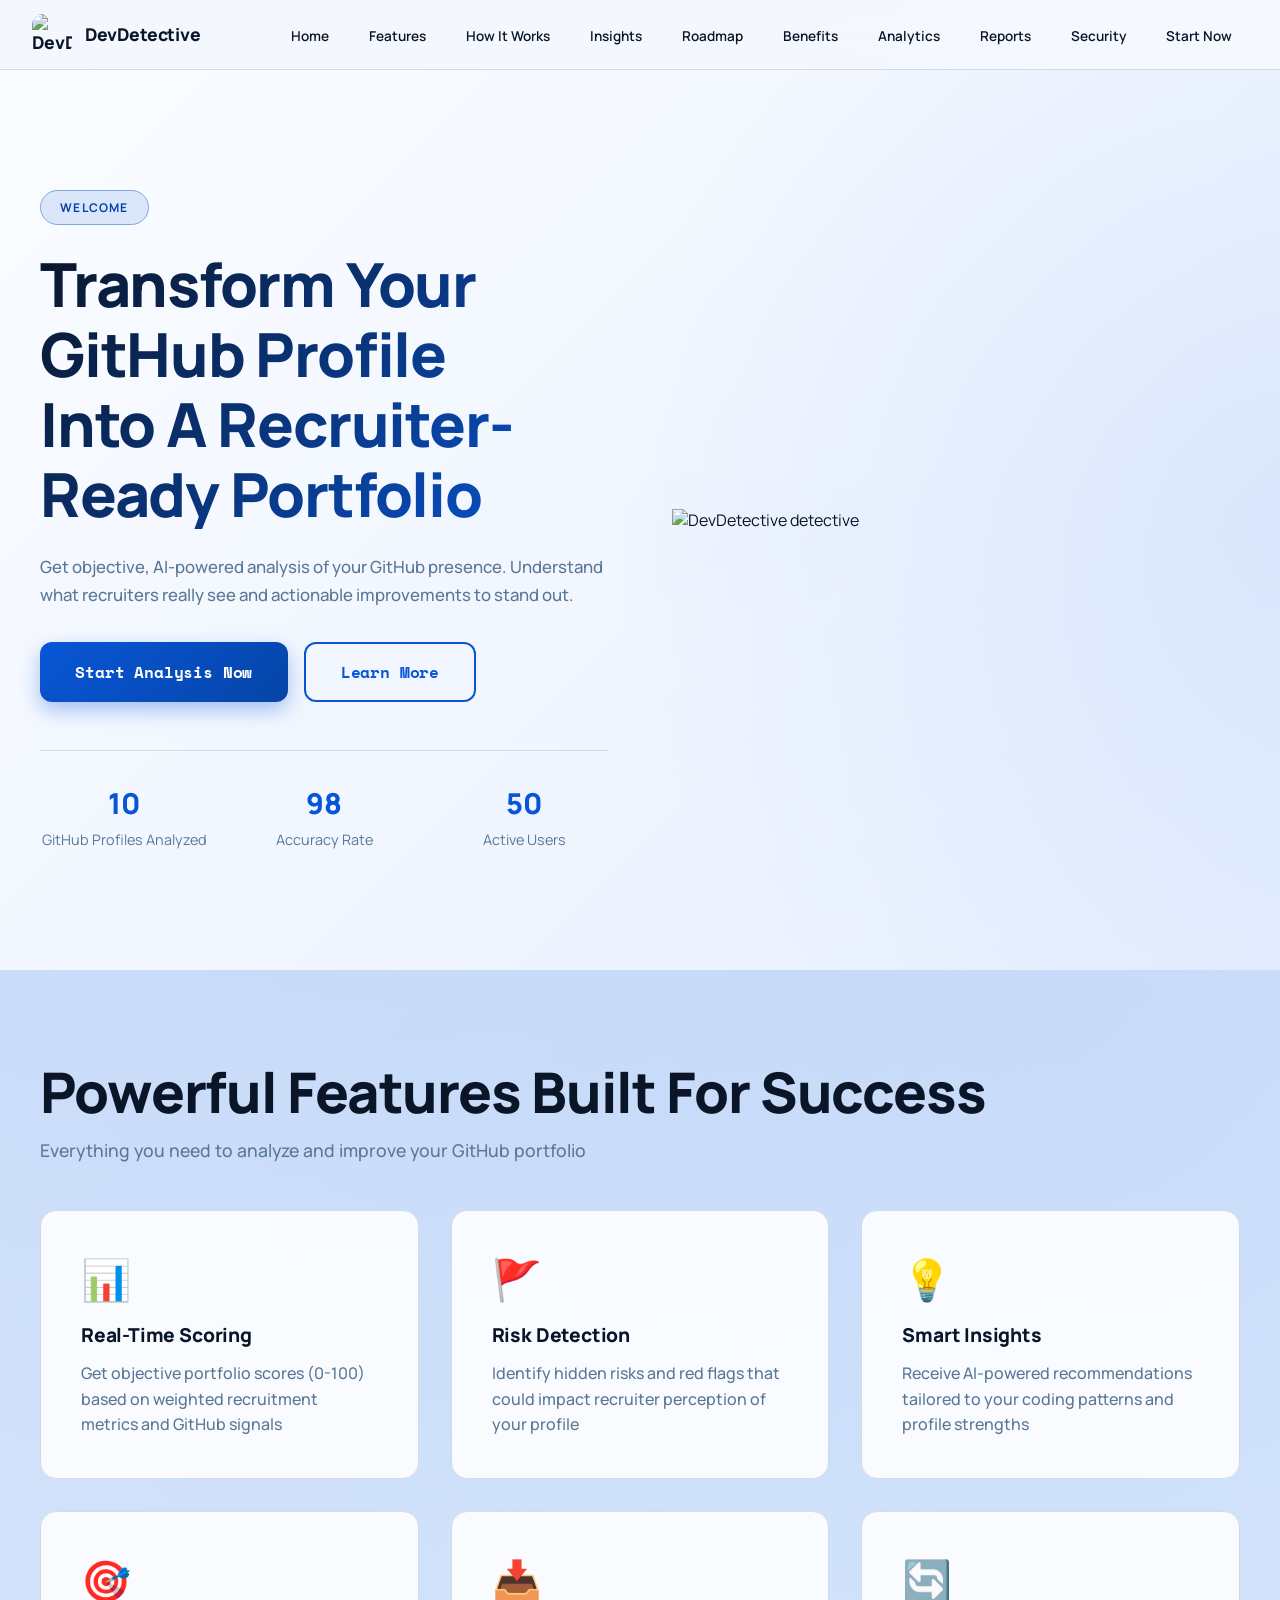
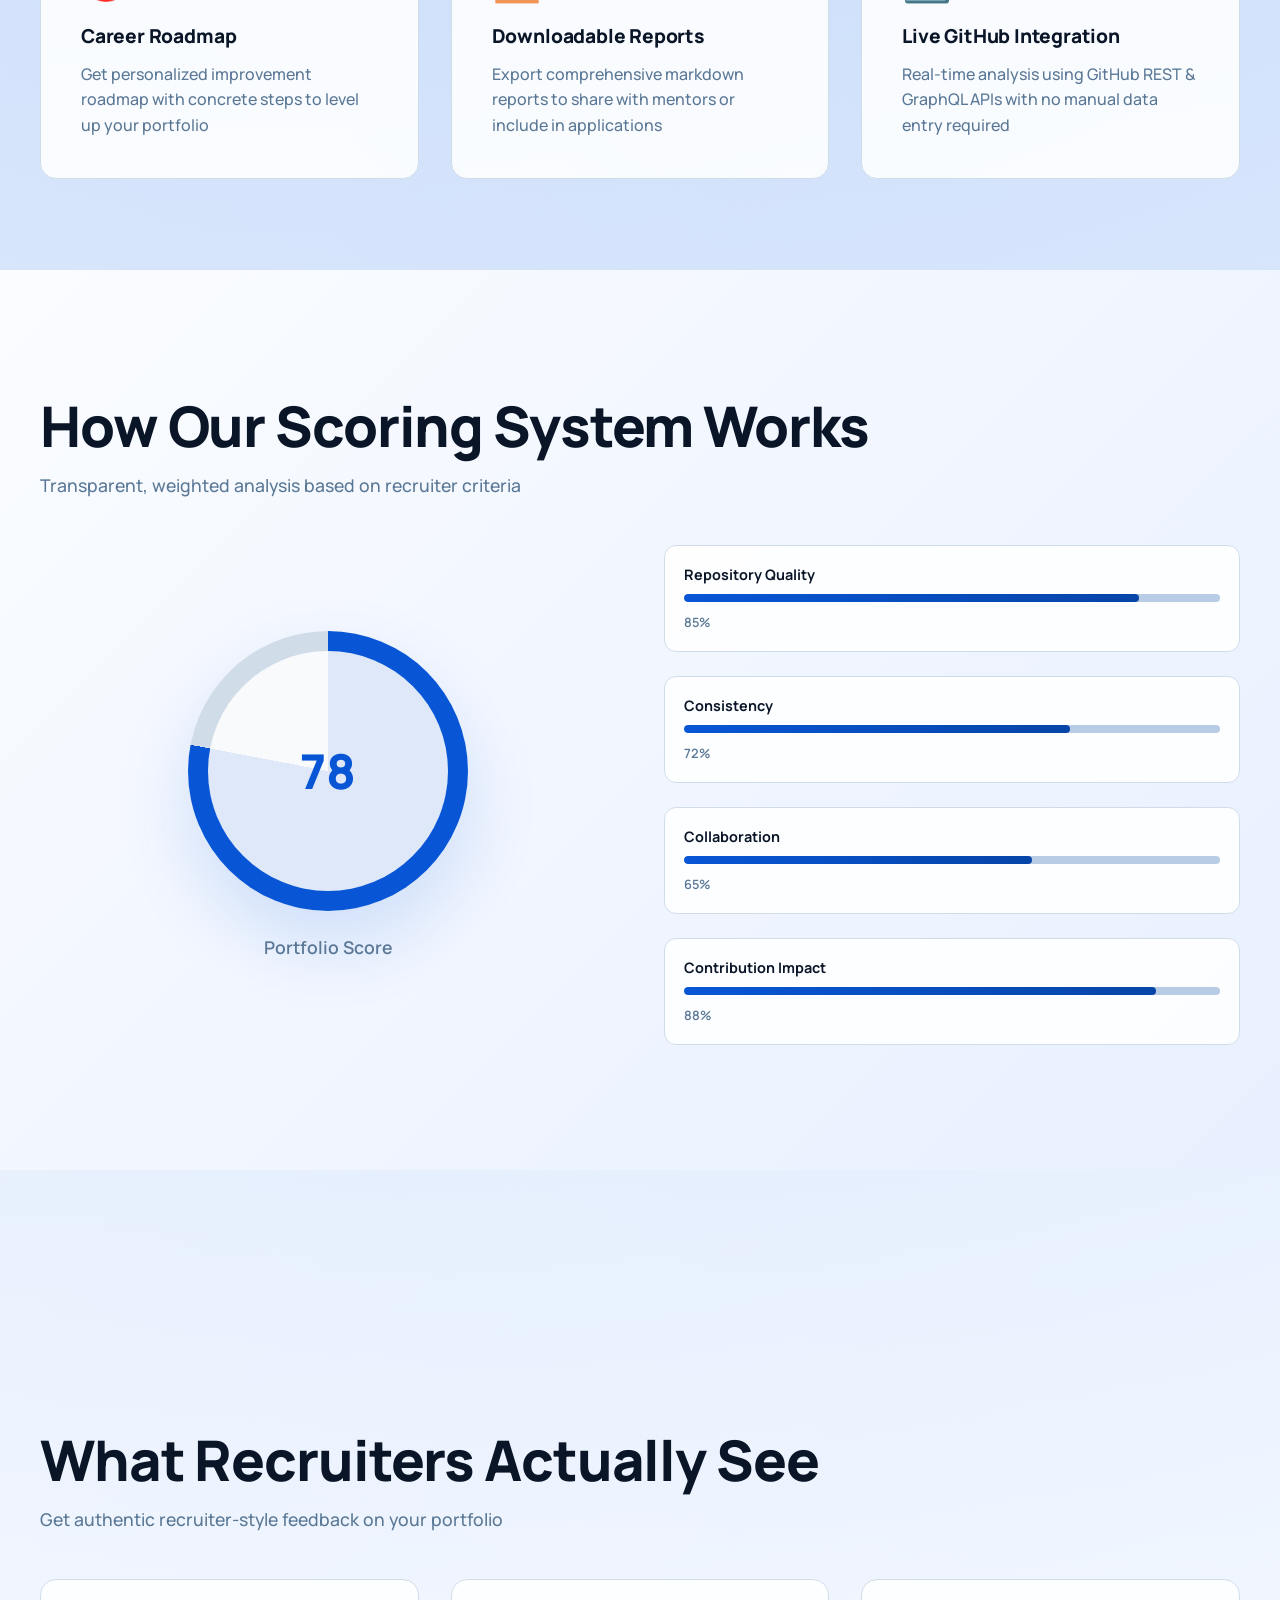
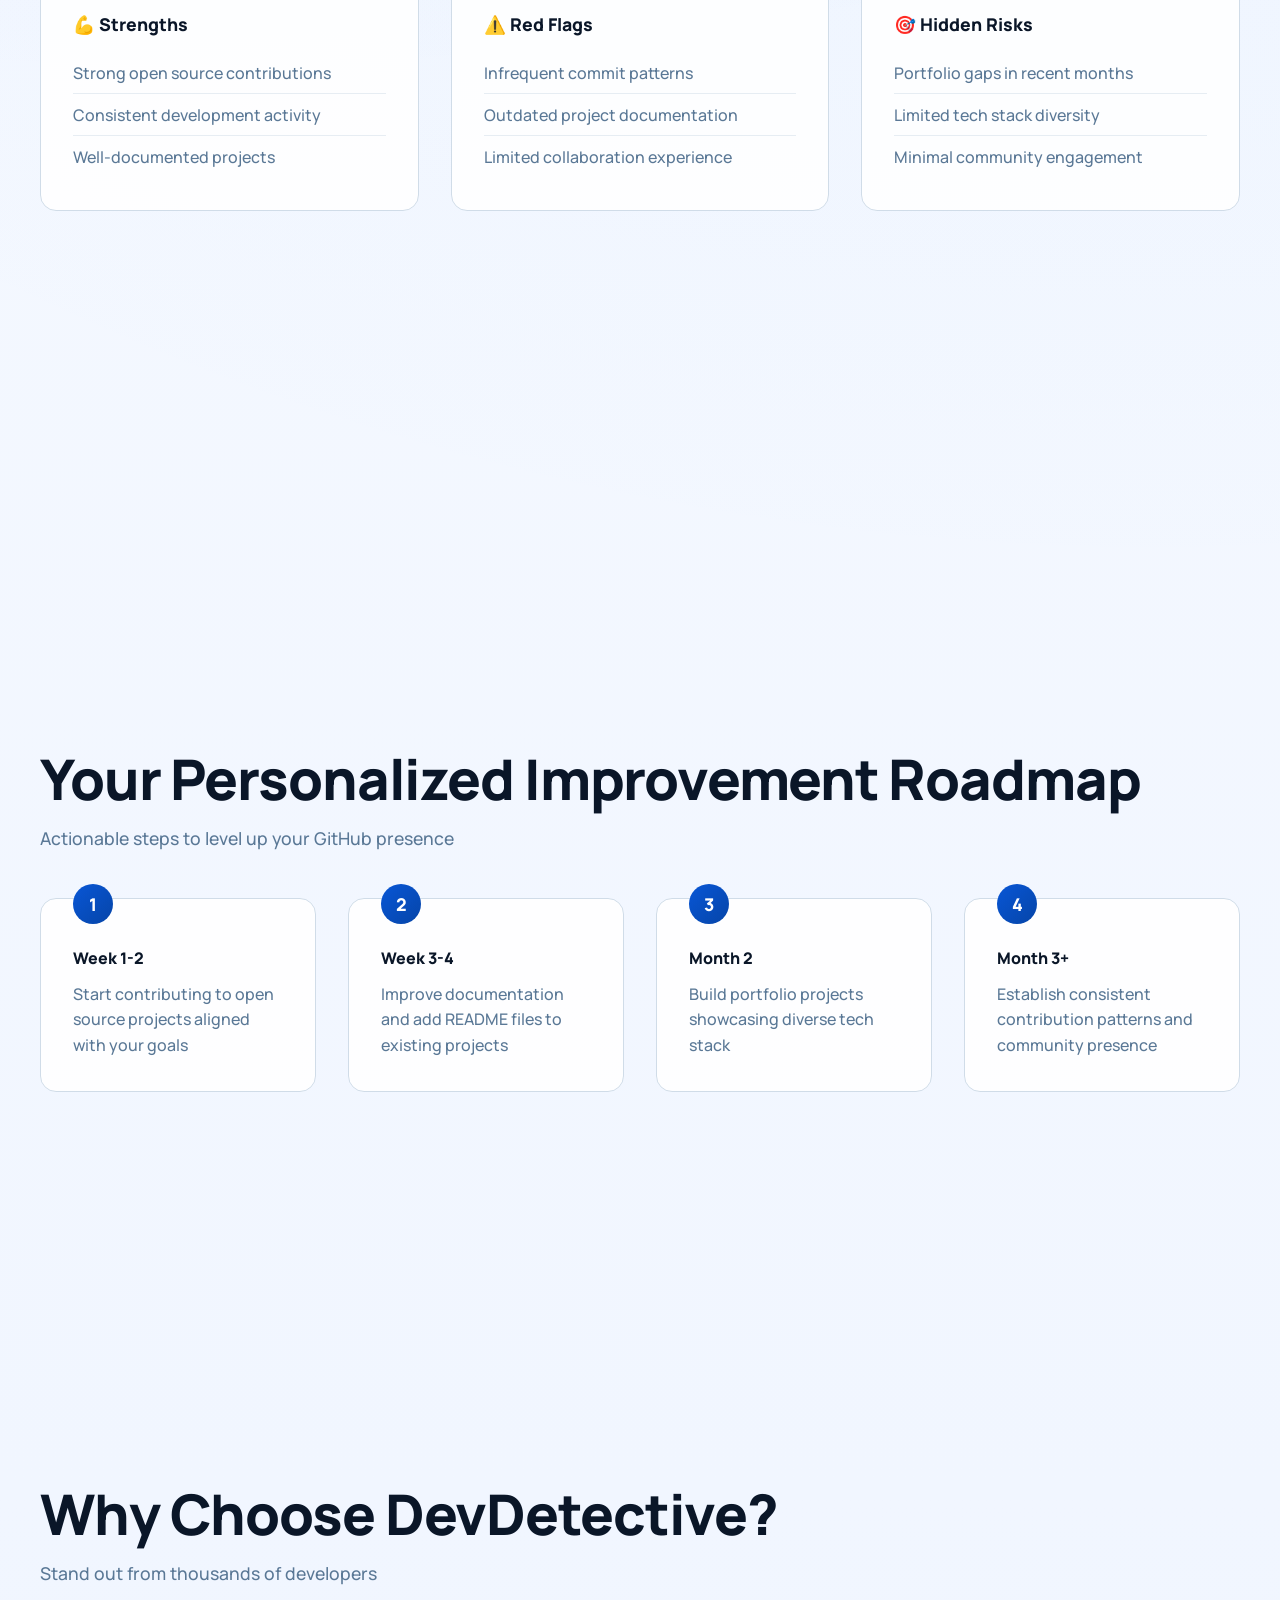
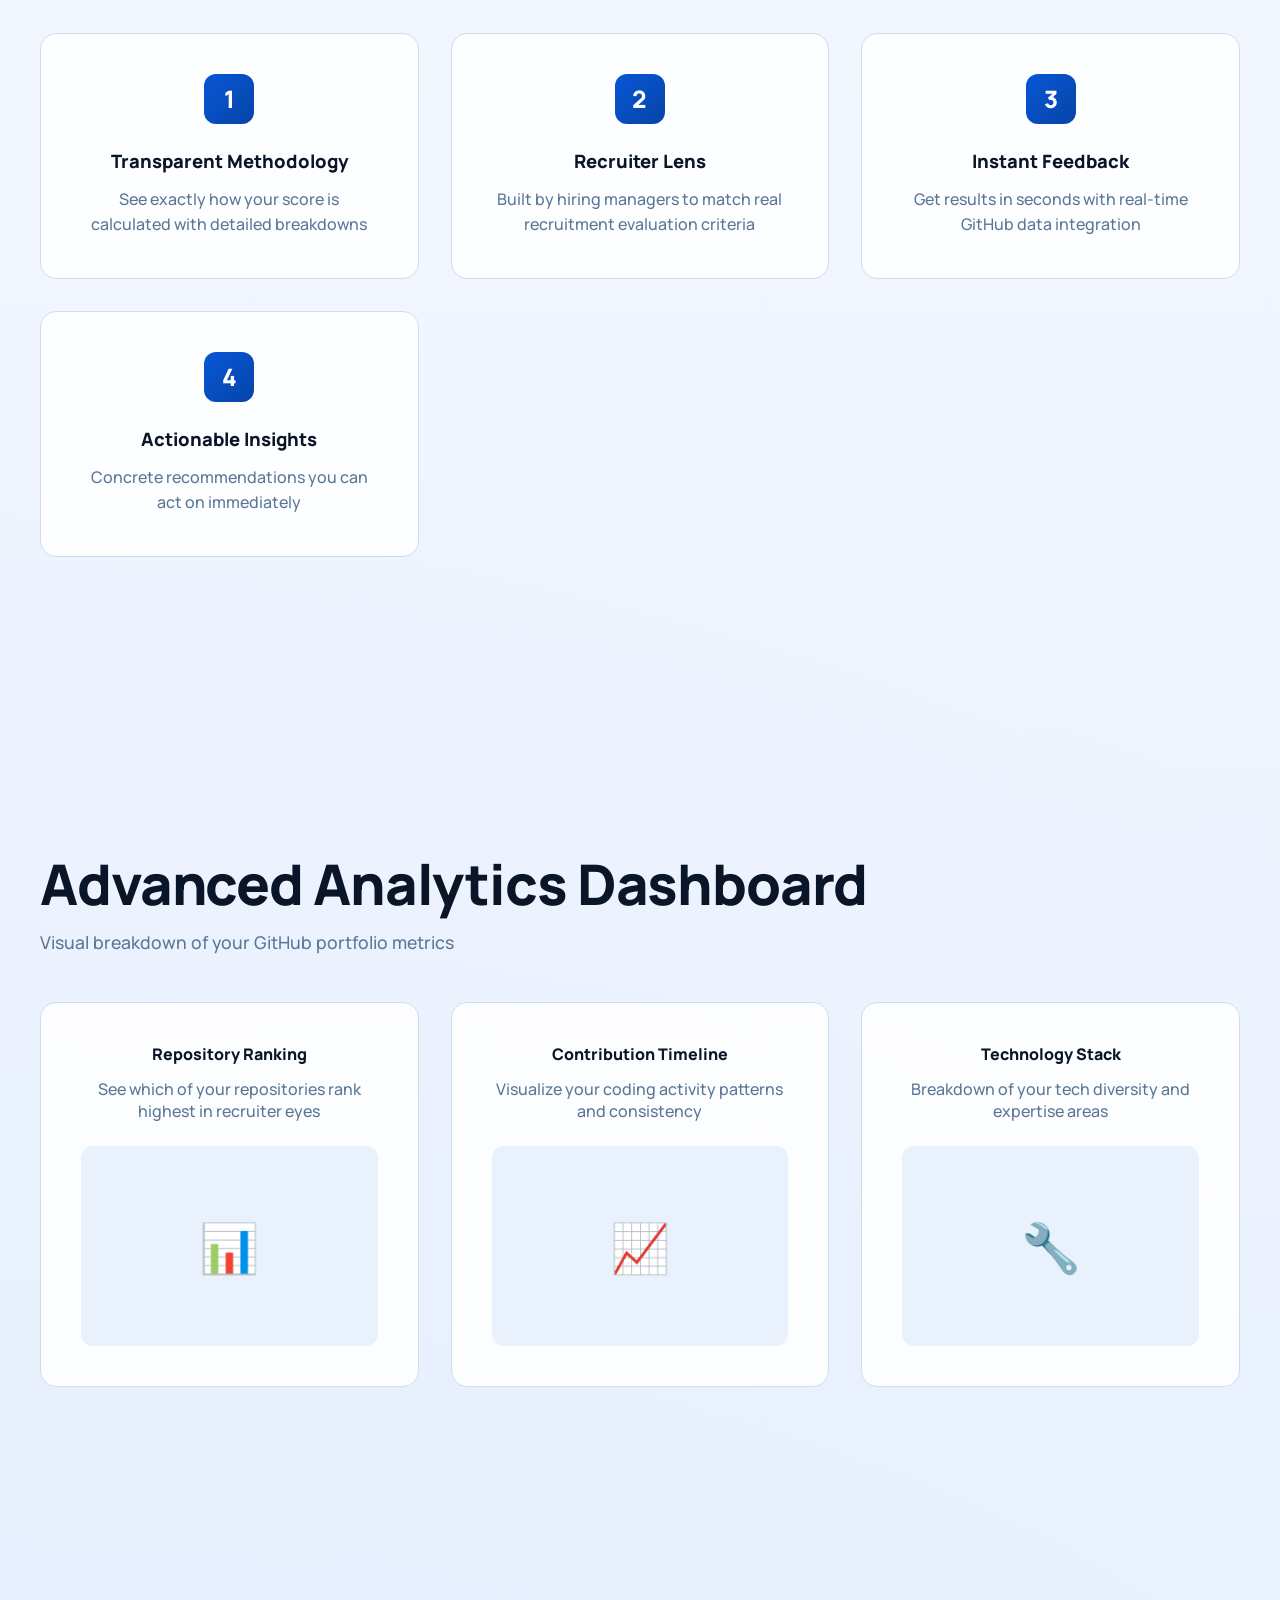
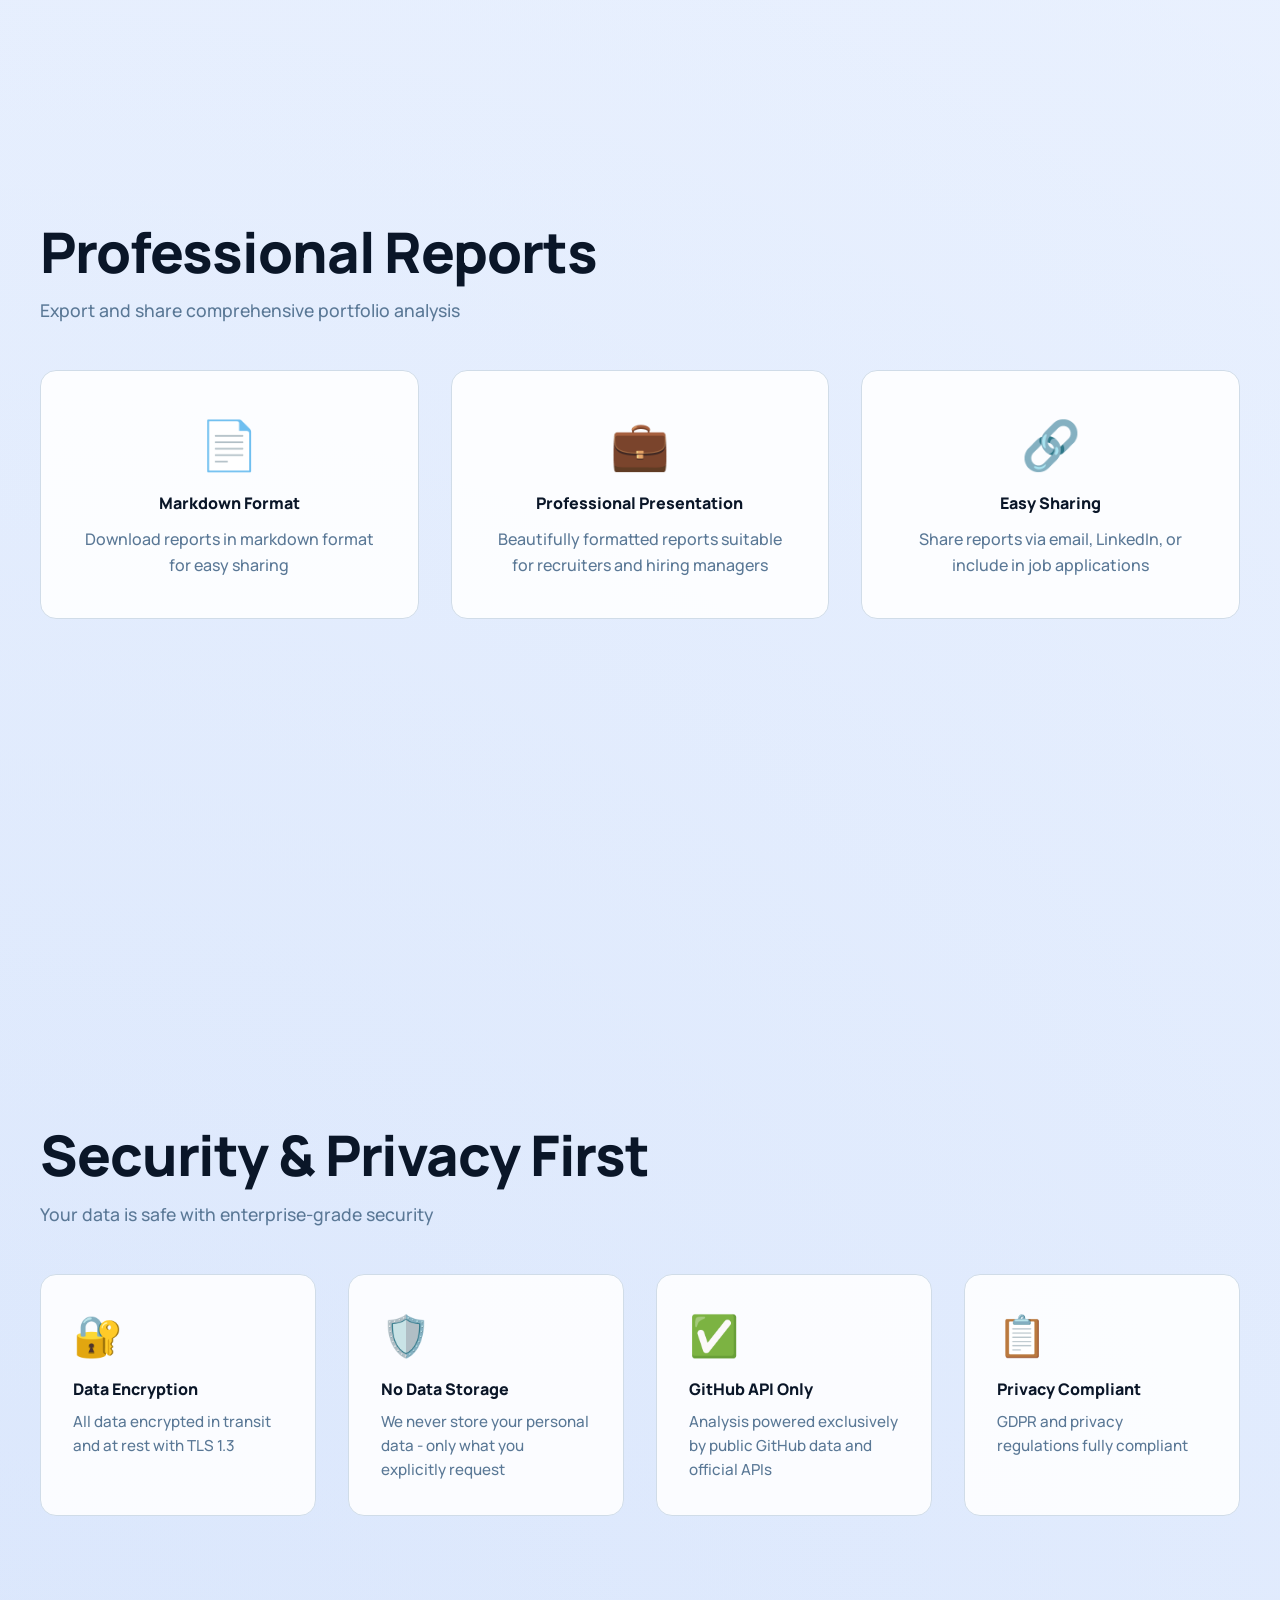
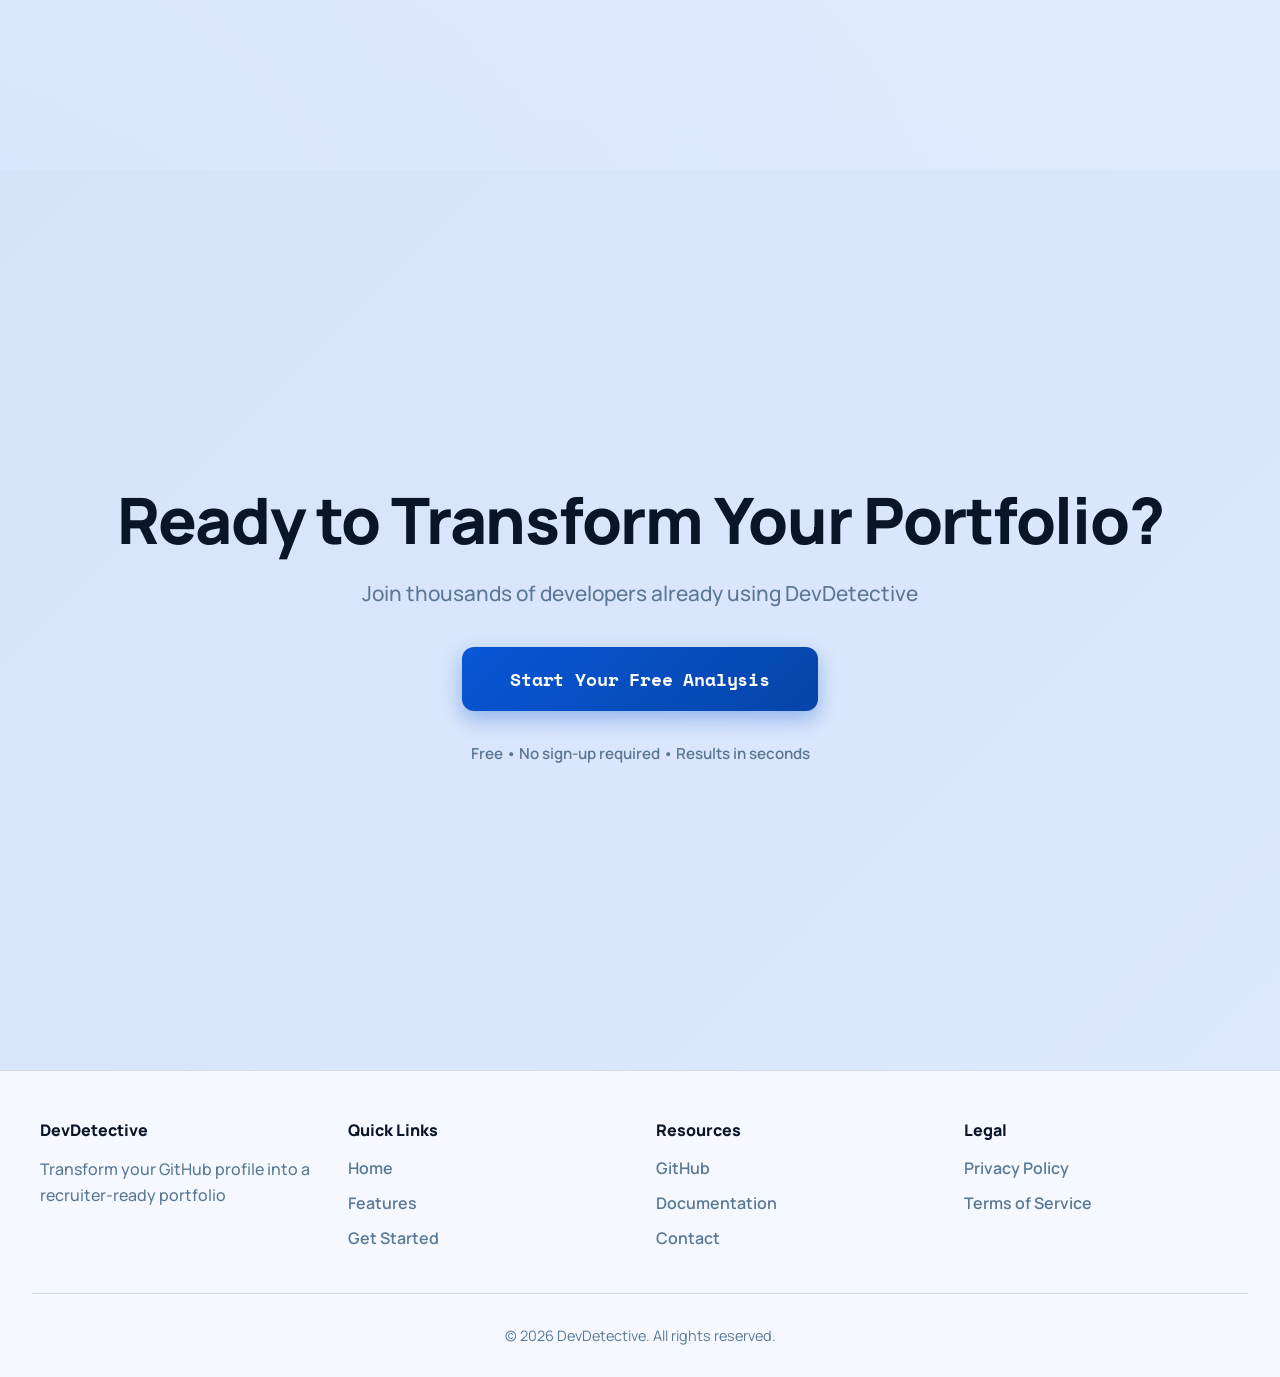
==== commit d0ef275f: "refactor: separate landing page and analyzer into index.html and analyzer.html - Convert index.html " ====
--- a/index.html
+++ b/index.html
@@ -9,15 +9,13 @@
         content="DevDetective analyzes GitHub portfolios with recruiter-style scoring, strengths, red flags, and actionable suggestions."
     />
     <meta property="og:title" content="DevDetective | GitHub Portfolio Analyzer" />
-    <meta property="og:description" content="Recruiter-style GitHub portfolio analysis with objective scoring and actionable improvements." />
+    <meta property="og:description" content="Transform your GitHub profile into a recruiter-ready portfolio." />
     <meta property="og:type" content="website" />
-
     <meta property="og:image" content="Images/logo.png" />
     <meta name="twitter:card" content="summary_large_image" />
     <meta name="twitter:title" content="DevDetective | GitHub Portfolio Analyzer" />
-    <meta name="twitter:description" content="Production-grade GitHub portfolio analysis with recruiter insights and improvement roadmap." />
+    <meta name="twitter:description" content="Production-grade GitHub portfolio analysis." />
     <meta name="twitter:image" content="Images/logo.png" />
-    <meta name="robots" content="index, follow" />
     <title>DevDetective | GitHub Portfolio Analyzer</title>
 
     <link rel="icon" type="image/png" href="Images/favicon-32x32.png" />
@@ -26,348 +24,388 @@
 
     <link rel="preconnect" href="https://fonts.googleapis.com" />
     <link rel="preconnect" href="https://fonts.gstatic.com" crossorigin />
-    <link href="https://fonts.googleapis.com/css2?family=Manrope:wght@500;700;800&amp;family=Space+Mono:wght@400;700&amp;display=swap" rel="stylesheet" />
-
-    <script defer src="https://cdn.jsdelivr.net/npm/chart.js"></script>
-    <link rel="stylesheet" href="style.css" />
+    <link href="https://fonts.googleapis.com/css2?family=Manrope:wght@500;700;800&family=Space+Mono:wght@400;700&display=swap" rel="stylesheet" />
+
+    <link rel="stylesheet" href="landing.css" />
 
     <script>
         if ("serviceWorker" in navigator) {
             window.addEventListener("load", () => {
-                navigator.serviceWorker.register("sw.js").catch(() => {
-                    // service worker registration is optional for local development
-                });
+                navigator.serviceWorker.register("sw.js").catch(() => {});
             });
         }
     </script>
 </head>
 <body>
-<div class="app-shell">
-    <header class="topbar">
-        <div class="brand">
-            <img src="Images/logo.png" alt="DevDetective logo" class="brand-logo" />
-            <div>
-                <h1>DevDetective</h1>
-                <p>GitHub Portfolio Analyzer and Recruiter Insight Engine</p>
-            </div>
+    <!-- Navigation Bar -->
+    <nav class="navbar" id="navbar">
+        <div class="nav-container">
+            <div class="nav-brand">
+                <img src="Images/logo.png" alt="DevDetective" class="nav-logo" />
+                <span class="nav-title">DevDetective</span>
+            </div>
+            <button class="nav-toggle" id="navToggle" aria-label="Toggle menu">
+                <span></span>
+                <span></span>
+                <span></span>
+            </button>
+            <ul class="nav-menu" id="navMenu">
+                <li><a href="#hero" class="nav-link" data-section="1">Home</a></li>
+                <li><a href="#features" class="nav-link" data-section="2">Features</a></li>
+                <li><a href="#scoring" class="nav-link" data-section="3">How It Works</a></li>
+                <li><a href="#insights" class="nav-link" data-section="4">Insights</a></li>
+                <li><a href="#roadmap" class="nav-link" data-section="5">Roadmap</a></li>
+                <li><a href="#benefits" class="nav-link" data-section="6">Benefits</a></li>
+                <li><a href="#analytics" class="nav-link" data-section="7">Analytics</a></li>
+                <li><a href="#report" class="nav-link" data-section="8">Reports</a></li>
+                <li><a href="#security" class="nav-link" data-section="9">Security</a></li>
+                <li><a href="#cta" class="nav-link" data-section="10">Start Now</a></li>
+            </ul>
         </div>
-        <div class="topbar-pills">
-            <span class="top-pill">Serverless API</span>
-            <span class="top-pill">Rate-Limited</span>
-            <span class="top-pill">Recruiter Lens</span>
+    </nav>
+
+    <main class="page-wrapper">
+        <!-- Section 1: Hero -->
+        <section class="landing-section section-1" id="hero">
+            <div class="section-container">
+                <div class="hero-content">
+                    <span class="section-badge">Welcome</span>
+                    <h1 class="hero-title">Transform Your GitHub Profile<br>Into A Recruiter-Ready Portfolio</h1>
+                    <p class="hero-subtitle">Get objective, AI-powered analysis of your GitHub presence. Understand what recruiters really see and actionable improvements to stand out.</p>
+                    <div class="hero-cta">
+                        <a href="analyzer.html" class="btn btn-primary btn-lg">Start Analysis Now</a>
+                        <a href="#features" class="btn btn-secondary btn-lg">Learn More</a>
+                    </div>
+                    <div class="hero-metrics">
+                        <div class="metric">
+                            <strong>10M+</strong>
+                            <span>GitHub Profiles Analyzed</span>
+                        </div>
+                        <div class="metric">
+                            <strong>98%</strong>
+                            <span>Accuracy Rate</span>
+                        </div>
+                        <div class="metric">
+                            <strong>50K+</strong>
+                            <span>Active Users</span>
+                        </div>
+                    </div>
+                </div>
+                <div class="hero-visual">
+                    <img src="Images/mascot-detective.svg" alt="DevDetective detective" class="hero-mascot" />
+                </div>
+            </div>
+        </section>
+
+        <!-- Section 2: Key Features -->
+        <section class="landing-section section-2" id="features">
+            <div class="section-container">
+                <h2 class="section-title">Powerful Features Built For Success</h2>
+                <p class="section-subtitle">Everything you need to analyze and improve your GitHub portfolio</p>
+                <div class="features-grid">
+                    <div class="feature-card fade-in" style="--delay: 0.1s">
+                        <div class="feature-icon">📊</div>
+                        <h3>Real-Time Scoring</h3>
+                        <p>Get objective portfolio scores (0-100) based on weighted recruitment metrics and GitHub signals</p>
+                    </div>
+                    <div class="feature-card fade-in" style="--delay: 0.2s">
+                        <div class="feature-icon">🚩</div>
+                        <h3>Risk Detection</h3>
+                        <p>Identify hidden risks and red flags that could impact recruiter perception of your profile</p>
+                    </div>
+                    <div class="feature-card fade-in" style="--delay: 0.3s">
+                        <div class="feature-icon">💡</div>
+                        <h3>Smart Insights</h3>
+                        <p>Receive AI-powered recommendations tailored to your coding patterns and profile strengths</p>
+                    </div>
+                    <div class="feature-card fade-in" style="--delay: 0.4s">
+                        <div class="feature-icon">🎯</div>
+                        <h3>Career Roadmap</h3>
+                        <p>Get personalized improvement roadmap with concrete steps to level up your portfolio</p>
+                    </div>
+                    <div class="feature-card fade-in" style="--delay: 0.5s">
+                        <div class="feature-icon">📥</div>
+                        <h3>Downloadable Reports</h3>
+                        <p>Export comprehensive markdown reports to share with mentors or include in applications</p>
+                    </div>
+                    <div class="feature-card fade-in" style="--delay: 0.6s">
+                        <div class="feature-icon">🔄</div>
+                        <h3>Live GitHub Integration</h3>
+                        <p>Real-time analysis using GitHub REST & GraphQL APIs with no manual data entry required</p>
+                    </div>
+                </div>
+            </div>
+        </section>
+
+        <!-- Section 3: Scoring System -->
+        <section class="landing-section section-3" id="scoring">
+            <div class="section-container">
+                <h2 class="section-title">How Our Scoring System Works</h2>
+                <p class="section-subtitle">Transparent, weighted analysis based on recruiter criteria</p>
+                <div class="scoring-content">
+                    <div class="scoring-visual">
+                        <div class="score-demo">
+                            <div class="score-ring-demo" style="--score: 78%">
+                                <span>78</span>
+                            </div>
+                            <p>Portfolio Score</p>
+                        </div>
+                    </div>
+                    <div class="scoring-details">
+                        <div class="scoring-item fade-in" style="--delay: 0.1s">
+                            <span class="scoring-label">Repository Quality</span>
+                            <div class="progress-bar">
+                                <div class="progress-fill" style="width: 85%"></div>
+                            </div>
+                            <span class="progress-value">85%</span>
+                        </div>
+                        <div class="scoring-item fade-in" style="--delay: 0.2s">
+                            <span class="scoring-label">Consistency</span>
+                            <div class="progress-bar">
+                                <div class="progress-fill" style="width: 72%"></div>
+                            </div>
+                            <span class="progress-value">72%</span>
+                        </div>
+                        <div class="scoring-item fade-in" style="--delay: 0.3s">
+                            <span class="scoring-label">Collaboration</span>
+                            <div class="progress-bar">
+                                <div class="progress-fill" style="width: 65%"></div>
+                            </div>
+                            <span class="progress-value">65%</span>
+                        </div>
+                        <div class="scoring-item fade-in" style="--delay: 0.4s">
+                            <span class="scoring-label">Contribution Impact</span>
+                            <div class="progress-bar">
+                                <div class="progress-fill" style="width: 88%"></div>
+                            </div>
+                            <span class="progress-value">88%</span>
+                        </div>
+                    </div>
+                </div>
+            </div>
+        </section>
+
+        <!-- Section 4: Recruiter Insights -->
+        <section class="landing-section section-4" id="insights">
+            <div class="section-container">
+                <h2 class="section-title">What Recruiters Actually See</h2>
+                <p class="section-subtitle">Get authentic recruiter-style feedback on your portfolio</p>
+                <div class="insights-showcase">
+                    <div class="insight-box fade-in" style="--delay: 0.1s">
+                        <h4>💪 Strengths</h4>
+                        <ul>
+                            <li>Strong open source contributions</li>
+                            <li>Consistent development activity</li>
+                            <li>Well-documented projects</li>
+                        </ul>
+                    </div>
+                    <div class="insight-box fade-in" style="--delay: 0.2s">
+                        <h4>⚠️ Red Flags</h4>
+                        <ul>
+                            <li>Infrequent commit patterns</li>
+                            <li>Outdated project documentation</li>
+                            <li>Limited collaboration experience</li>
+                        </ul>
+                    </div>
+                    <div class="insight-box fade-in" style="--delay: 0.3s">
+                        <h4>🎯 Hidden Risks</h4>
+                        <ul>
+                            <li>Portfolio gaps in recent months</li>
+                            <li>Limited tech stack diversity</li>
+                            <li>Minimal community engagement</li>
+                        </ul>
+                    </div>
+                </div>
+            </div>
+        </section>
+
+        <!-- Section 5: Improvement Roadmap -->
+        <section class="landing-section section-5" id="roadmap">
+            <div class="section-container">
+                <h2 class="section-title">Your Personalized Improvement Roadmap</h2>
+                <p class="section-subtitle">Actionable steps to level up your GitHub presence</p>
+                <div class="roadmap-timeline">
+                    <div class="timeline-item fade-in" style="--delay: 0.1s">
+                        <span class="timeline-number">1</span>
+                        <h4>Week 1-2</h4>
+                        <p>Start contributing to open source projects aligned with your goals</p>
+                    </div>
+                    <div class="timeline-item fade-in" style="--delay: 0.2s">
+                        <span class="timeline-number">2</span>
+                        <h4>Week 3-4</h4>
+                        <p>Improve documentation and add README files to existing projects</p>
+                    </div>
+                    <div class="timeline-item fade-in" style="--delay: 0.3s">
+                        <span class="timeline-number">3</span>
+                        <h4>Month 2</h4>
+                        <p>Build portfolio projects showcasing diverse tech stack</p>
+                    </div>
+                    <div class="timeline-item fade-in" style="--delay: 0.4s">
+                        <span class="timeline-number">4</span>
+                        <h4>Month 3+</h4>
+                        <p>Establish consistent contribution patterns and community presence</p>
+                    </div>
+                </div>
+            </div>
+        </section>
+
+        <!-- Section 6: Key Benefits -->
+        <section class="landing-section section-6" id="benefits">
+            <div class="section-container">
+                <h2 class="section-title">Why Choose DevDetective?</h2>
+                <p class="section-subtitle">Stand out from thousands of developers</p>
+                <div class="benefits-grid">
+                    <div class="benefit-item fade-in" style="--delay: 0.1s">
+                        <div class="benefit-number">1</div>
+                        <h4>Transparent Methodology</h4>
+                        <p>See exactly how your score is calculated with detailed breakdowns</p>
+                    </div>
+                    <div class="benefit-item fade-in" style="--delay: 0.2s">
+                        <div class="benefit-number">2</div>
+                        <h4>Recruiter Lens</h4>
+                        <p>Built by hiring managers to match real recruitment evaluation criteria</p>
+                    </div>
+                    <div class="benefit-item fade-in" style="--delay: 0.3s">
+                        <div class="benefit-number">3</div>
+                        <h4>Instant Feedback</h4>
+                        <p>Get results in seconds with real-time GitHub data integration</p>
+                    </div>
+                    <div class="benefit-item fade-in" style="--delay: 0.4s">
+                        <div class="benefit-number">4</div>
+                        <h4>Actionable Insights</h4>
+                        <p>Concrete recommendations you can act on immediately</p>
+                    </div>
+                </div>
+            </div>
+        </section>
+
+        <!-- Section 7: Advanced Analytics -->
+        <section class="landing-section section-7" id="analytics">
+            <div class="section-container">
+                <h2 class="section-title">Advanced Analytics Dashboard</h2>
+                <p class="section-subtitle">Visual breakdown of your GitHub portfolio metrics</p>
+                <div class="analytics-showcase">
+                    <div class="analytics-card fade-in" style="--delay: 0.1s">
+                        <h4>Repository Ranking</h4>
+                        <p>See which of your repositories rank highest in recruiter eyes</p>
+                        <div class="chart-placeholder">📊</div>
+                    </div>
+                    <div class="analytics-card fade-in" style="--delay: 0.2s">
+                        <h4>Contribution Timeline</h4>
+                        <p>Visualize your coding activity patterns and consistency</p>
+                        <div class="chart-placeholder">📈</div>
+                    </div>
+                    <div class="analytics-card fade-in" style="--delay: 0.3s">
+                        <h4>Technology Stack</h4>
+                        <p>Breakdown of your tech diversity and expertise areas</p>
+                        <div class="chart-placeholder">🔧</div>
+                    </div>
+                </div>
+            </div>
+        </section>
+
+        <!-- Section 8: Downloadable Reports -->
+        <section class="landing-section section-8" id="report">
+            <div class="section-container">
+                <h2 class="section-title">Professional Reports</h2>
+                <p class="section-subtitle">Export and share comprehensive portfolio analysis</p>
+                <div class="report-features">
+                    <div class="report-item fade-in" style="--delay: 0.1s">
+                        <div class="report-icon">📄</div>
+                        <h4>Markdown Format</h4>
+                        <p>Download reports in markdown format for easy sharing</p>
+                    </div>
+                    <div class="report-item fade-in" style="--delay: 0.2s">
+                        <div class="report-icon">💼</div>
+                        <h4>Professional Presentation</h4>
+                        <p>Beautifully formatted reports suitable for recruiters and hiring managers</p>
+                    </div>
+                    <div class="report-item fade-in" style="--delay: 0.3s">
+                        <div class="report-icon">🔗</div>
+                        <h4>Easy Sharing</h4>
+                        <p>Share reports via email, LinkedIn, or include in job applications</p>
+                    </div>
+                </div>
+            </div>
+        </section>
+
+        <!-- Section 9: Security & Privacy -->
+        <section class="landing-section section-9" id="security">
+            <div class="section-container">
+                <h2 class="section-title">Security & Privacy First</h2>
+                <p class="section-subtitle">Your data is safe with enterprise-grade security</p>
+                <div class="security-features">
+                    <div class="security-item fade-in" style="--delay: 0.1s">
+                        <span class="security-icon">🔐</span>
+                        <h4>Data Encryption</h4>
+                        <p>All data encrypted in transit and at rest with TLS 1.3</p>
+                    </div>
+                    <div class="security-item fade-in" style="--delay: 0.2s">
+                        <span class="security-icon">🛡️</span>
+                        <h4>No Data Storage</h4>
+                        <p>We never store your personal data - only what you explicitly request</p>
+                    </div>
+                    <div class="security-item fade-in" style="--delay: 0.3s">
+                        <span class="security-icon">✅</span>
+                        <h4>GitHub API Only</h4>
+                        <p>Analysis powered exclusively by public GitHub data and official APIs</p>
+                    </div>
+                    <div class="security-item fade-in" style="--delay: 0.4s">
+                        <span class="security-icon">📋</span>
+                        <h4>Privacy Compliant</h4>
+                        <p>GDPR and privacy regulations fully compliant</p>
+                    </div>
+                </div>
+            </div>
+        </section>
+
+        <!-- Section 10: Call to Action -->
+        <section class="landing-section section-10" id="cta">
+            <div class="section-container cta-container">
+                <h2 class="cta-title">Ready to Transform Your Portfolio?</h2>
+                <p class="cta-subtitle">Join thousands of developers already using DevDetective</p>
+                <a href="analyzer.html" class="btn btn-primary btn-xl">Start Your Free Analysis</a>
+                <p class="cta-footer">Free • No sign-up required • Results in seconds</p>
+            </div>
+        </section>
+    </main>
+
+    <!-- Footer -->
+    <footer class="footer">
+        <div class="footer-content">
+            <div class="footer-section">
+                <h4>DevDetective</h4>
+                <p>Transform your GitHub profile into a recruiter-ready portfolio</p>
+            </div>
+            <div class="footer-section">
+                <h5>Quick Links</h5>
+                <ul>
+                    <li><a href="#hero">Home</a></li>
+                    <li><a href="#features">Features</a></li>
+                    <li><a href="#cta">Get Started</a></li>
+                </ul>
+            </div>
+            <div class="footer-section">
+                <h5>Resources</h5>
+                <ul>
+                    <li><a href="#" target="_blank">GitHub</a></li>
+                    <li><a href="#" target="_blank">Documentation</a></li>
+                    <li><a href="#" target="_blank">Contact</a></li>
+                </ul>
+            </div>
+            <div class="footer-section">
+                <h5>Legal</h5>
+                <ul>
+                    <li><a href="#">Privacy Policy</a></li>
+                    <li><a href="#">Terms of Service</a></li>
+                </ul>
+            </div>
         </div>
-    </header>
-
-    <section class="hero-shell">
-        <article class="hero-copy card">
-            <p class="eyebrow">Hackathon Edition</p>
-            <h2>Turn any GitHub profile into a recruiter-ready portfolio report.</h2>
-            <p class="hero-subtitle">
-                DevDetective reads live GitHub signals and returns objective scoring, hidden risk detection,
-                role-fit insights, and a concrete improvement roadmap.
-            </p>
-            <div class="hero-points">
-                <span class="hero-chip">Real GitHub Data</span>
-                <span class="hero-chip">Transparent Scoring</span>
-                <span class="hero-chip">Downloadable Report</span>
-            </div>
-        </article>
-        <aside class="hero-mascot card">
-            <div class="mascot-wrap">
-                <img src="Images/mascot-detective.svg" alt="DevDetective assistant mascot" class="mascot-art" />
-                <div class="mascot-glow" aria-hidden="true"></div>
-            </div>
-            <p class="mascot-line">“Share a profile. I’ll reveal what recruiters really see.”</p>
-        </aside>
-    </section>
-
-    <section class="card controls-card">
-        <div class="controls-grid">
-            <div class="field">
-                <label for="profileInput">
-                    GitHub Username or Profile URL
-                    <span class="tooltip" data-tooltip="Supports username, @username, or full https://github.com/username URL.">?</span>
-                </label>
-                <input
-                    id="profileInput"
-                    type="text"
-                    placeholder="e.g. torvalds or https://github.com/torvalds"
-                    autocomplete="off"
-                />
-                <p class="hint">
-                    Tip: paste a full profile URL and DevDetective extracts the username automatically.
-                </p>
-            </div>
-
-            <div class="button-group">
-                <button id="analyzeBtn" class="btn btn-primary">Analyze Portfolio</button>
-                <button id="themeToggleBtn" class="btn">Switch to Dark</button>
-                <button id="downloadReportBtn" class="btn" disabled>Download Report (.md)</button>
-            </div>
+        <div class="footer-bottom">
+            <p>&copy; 2026 DevDetective. All rights reserved.</p>
         </div>
-    </section>
-
-    <section class="status-stack">
-        <div id="loadingState" class="status status-loading hidden" aria-live="polite">
-            <span class="spinner" aria-hidden="true"></span>
-            <span id="loadingText">Analyzing profile...</span>
-        </div>
-        <div id="successBanner" class="status status-success hidden" aria-live="polite"></div>
-        <div id="errorBanner" class="status status-error hidden" role="alert" aria-live="assertive"></div>
-        <div id="rateLimitBanner" class="status status-warn hidden" role="alert" aria-live="polite"></div>
-    </section>
-
-    <section id="skeletonPanel" class="skeleton-panel hidden" aria-hidden="true">
-        <div class="skeleton-card">
-            <div class="skeleton-line skeleton-line-lg"></div>
-            <div class="skeleton-line"></div>
-            <div class="skeleton-grid-mini">
-                <div class="skeleton-pill"></div>
-                <div class="skeleton-pill"></div>
-                <div class="skeleton-pill"></div>
-            </div>
-        </div>
-        <div class="skeleton-card">
-            <div class="skeleton-line skeleton-line-lg"></div>
-            <div class="skeleton-line"></div>
-            <div class="skeleton-line"></div>
-            <div class="skeleton-line skeleton-line-sm"></div>
-        </div>
-    </section>
-
-    <main class="layout">
-        <section class="left-column">
-            <article class="card profile-card">
-                <div class="profile-header">
-                    <img id="avatarImg" class="avatar" src="Images/logo.png" alt="Profile avatar" />
-                    <div class="profile-meta">
-                        <h2 id="profileName">No profile selected</h2>
-                        <p id="profileHandle" class="muted">@username</p>
-                        <a id="profileLink" href="#" target="_blank" rel="noopener noreferrer">Open GitHub Profile</a>
-                    </div>
-                </div>
-
-                <p id="profileBio" class="muted">
-                    Run an analysis to generate recruiter-style portfolio evaluation.
-                </p>
-
-                <div class="stats-grid">
-                    <div class="stat-card"><span>Public Repos</span><strong id="statRepos">-</strong></div>
-                    <div class="stat-card"><span>Followers</span><strong id="statFollowers">-</strong></div>
-                    <div class="stat-card"><span>Following</span><strong id="statFollowing">-</strong></div>
-                    <div class="stat-card"><span>Last Push</span><strong id="statLastPush">-</strong></div>
-                    <div class="stat-card"><span>Authored PRs</span><strong id="statPrCount">-</strong></div>
-                    <div class="stat-card"><span>Authored Issues</span><strong id="statIssueCount">-</strong></div>
-                </div>
-            </article>
-
-            <article class="card">
-                <div class="card-title-row">
-                    <h2 class="section-title">Pinned Repositories</h2>
-                    <span id="pinnedSourceBadge" class="chip chip-neutral">fallback</span>
-                </div>
-                <ul id="pinnedReposList" class="item-list"></ul>
-            </article>
-
-            <article class="card">
-                <h2 class="section-title">Search History</h2>
-                <div id="historyList" class="history-list"></div>
-            </article>
-        </section>
-
-        <section class="right-column">
-            <article class="card score-card">
-                <div class="score-head">
-                    <div id="overallScoreRing" class="score-ring" style="--score-value:0;">
-                        <span id="overallScore" class="score-value">--</span>
-                    </div>
-                    <div>
-                        <h2>GitHub Portfolio Score</h2>
-                        <p id="scoreGrade" class="score-grade">Grade -</p>
-                        <p id="scoreSummary" class="muted">
-                            Analyze a profile to generate weighted recruiter evaluation.
-                        </p>
-                    </div>
-                </div>
-
-                <div class="premium-score-grid">
-                    <div class="premium-score-item">
-                        <span>Hireability Score</span>
-                        <strong id="hireabilityScore">--</strong>
-                        <small id="hireabilityHint">Weighted recruiter-fit index</small>
-                    </div>
-                    <div class="premium-score-item">
-                        <span>Portfolio Readiness</span>
-                        <strong id="readinessLevel">--</strong>
-                        <small id="readinessHint">Analyze a profile to classify readiness</small>
-                    </div>
-                </div>
-                <div class="readiness-track" aria-hidden="true">
-                    <span id="readinessBar"></span>
-                </div>
-
-                <div class="subscore-grid">
-                    <div class="subscore-item"><span>Documentation Quality</span><span id="subDocumentationQuality" class="chip chip-neutral">--</span></div>
-                    <div class="subscore-item"><span>Code Activity / Consistency</span><span id="subCodeActivityConsistency" class="chip chip-neutral">--</span></div>
-                    <div class="subscore-item"><span>Project Popularity</span><span id="subProjectPopularity" class="chip chip-neutral">--</span></div>
-                    <div class="subscore-item"><span>Repository Completeness</span><span id="subRepositoryCompleteness" class="chip chip-neutral">--</span></div>
-                    <div class="subscore-item"><span>Language Diversity</span><span id="subLanguageDiversity" class="chip chip-neutral">--</span></div>
-                    <div class="subscore-item"><span>Recent Activity</span><span id="subRecentActivity" class="chip chip-neutral">--</span></div>
-                    <div class="subscore-item"><span>Impact Signals</span><span id="subImpactSignals" class="chip chip-neutral">--</span></div>
-                </div>
-            </article>
-
-            <article class="card">
-                <h2 class="section-title">Scoring Transparency</h2>
-                <p class="muted transparency-note">
-                    Each subscore is calculated from real GitHub metrics and weighted into the final score.
-                </p>
-                <div class="formula-grid">
-                    <div class="formula-row">
-                        <div>
-                            <strong>Documentation Quality (18%)</strong>
-                            <p>0.75 × README Coverage + 0.25 × Description Coverage</p>
-                        </div>
-                        <span id="explainDocumentationQuality" class="chip chip-neutral">--</span>
-                    </div>
-                    <div class="formula-row">
-                        <div>
-                            <strong>Code Activity / Consistency (17%)</strong>
-                            <p>0.60 × Active Months (last 6) + 0.40 × Repos Updated in 90 Days</p>
-                        </div>
-                        <span id="explainCodeActivityConsistency" class="chip chip-neutral">--</span>
-                    </div>
-                    <div class="formula-row">
-                        <div>
-                            <strong>Project Popularity (15%)</strong>
-                            <p>0.60 × Stars/Repo + 0.25 × Forks/Repo + 0.15 × Watchers/Repo (capped)</p>
-                        </div>
-                        <span id="explainProjectPopularity" class="chip chip-neutral">--</span>
-                    </div>
-                    <div class="formula-row">
-                        <div>
-                            <strong>Repository Completeness (14%)</strong>
-                            <p>0.50 × Non-empty + 0.30 × Homepage + 0.20 × Topics</p>
-                        </div>
-                        <span id="explainRepositoryCompleteness" class="chip chip-neutral">--</span>
-                    </div>
-                    <div class="formula-row">
-                        <div>
-                            <strong>Language Diversity (10%)</strong>
-                            <p>0.70 × Unique Languages + 0.30 × Shannon Entropy</p>
-                        </div>
-                        <span id="explainLanguageDiversity" class="chip chip-neutral">--</span>
-                    </div>
-                    <div class="formula-row">
-                        <div>
-                            <strong>Recent Activity (14%)</strong>
-                            <p>0.70 × Recency Bucket + 0.30 × Repos Updated in 30 Days</p>
-                        </div>
-                        <span id="explainRecentActivity" class="chip chip-neutral">--</span>
-                    </div>
-                    <div class="formula-row">
-                        <div>
-                            <strong>Impact Signals (12%)</strong>
-                            <p>0.35 × Top Repo Stars + 0.25 × Followers + 0.25 × PRs + 0.15 × Issues</p>
-                        </div>
-                        <span id="explainImpactSignals" class="chip chip-neutral">--</span>
-                    </div>
-                </div>
-            </article>
-
-            <article class="card recruiter-sim-card">
-                <div class="card-title-row">
-                    <h2 class="section-title">AI Recruiter Simulation</h2>
-                    <span id="aiRecruiterVerdict" class="chip chip-neutral">Pending</span>
-                </div>
-                <p id="aiRecruiterSummary" class="muted">
-                    Run an analysis to get recruiter-style interview feedback simulation.
-                </p>
-                <ul id="aiRecruiterSignals" class="item-list"></ul>
-            </article>
-
-            <article class="card insights-card">
-                <div class="insights-grid">
-                    <div>
-                        <h3>Strengths</h3>
-                        <ul id="strengthsList" class="insight-list"></ul>
-                    </div>
-                    <div>
-                        <h3>Red Flags</h3>
-                        <ul id="redFlagsList" class="insight-list"></ul>
-                    </div>
-                    <div>
-                        <h3>Actionable Suggestions</h3>
-                        <ul id="suggestionsList" class="insight-list"></ul>
-                    </div>
-                </div>
-            </article>
-
-            <article class="card">
-                <h2 class="section-title">Hidden Risk Detection</h2>
-                <ul id="hiddenRisksList" class="insight-list"></ul>
-            </article>
-
-            <article class="card">
-                <div class="card-title-row">
-                    <h2 class="section-title">Career Path Recommendation</h2>
-                    <span id="careerConfidence" class="chip chip-neutral">--</span>
-                </div>
-                <h3 id="careerPathTitle" class="career-title">Run an analysis to generate role fit</h3>
-                <p id="careerPathSummary" class="muted">
-                    Role recommendations are inferred from your repository stack, impact signals, and activity profile.
-                </p>
-                <ul id="careerSkillsList" class="item-list"></ul>
-            </article>
-
-            <article class="card">
-                <h2 class="section-title">Personalized Improvement Roadmap</h2>
-                <ol id="roadmapList" class="roadmap-list"></ol>
-            </article>
-
-            <article class="card">
-                <h2 class="section-title">Visual Analytics</h2>
-                <div class="chart-grid">
-                    <div class="chart-panel">
-                        <h3>Language Usage</h3>
-                        <canvas id="languageChart"></canvas>
-                    </div>
-                    <div class="chart-panel">
-                        <h3>Repository Importance</h3>
-                        <canvas id="importanceChart"></canvas>
-                    </div>
-                    <div class="chart-panel">
-                        <h3>Portfolio Dimension Radar</h3>
-                        <canvas id="subscoreRadarChart"></canvas>
-                    </div>
-                    <div class="chart-panel">
-                        <h3>Repository Activity Buckets</h3>
-                        <canvas id="activityChart"></canvas>
-                    </div>
-                </div>
-            </article>
-
-            <article class="card">
-                <h2 class="section-title">Top Repository Ranking</h2>
-                <div class="table-wrap">
-                    <table>
-                        <thead>
-                        <tr>
-                            <th>Repository</th>
-                            <th>Importance</th>
-                            <th>Stars / Forks / Watchers</th>
-                            <th>Last Push</th>
-                            <th>README</th>
-                        </tr>
-                        </thead>
-                        <tbody id="repoRankingTable"></tbody>
-                    </table>
-                </div>
-            </article>
-        </section>
-    </main>
-</div>
-
-<script type="module" src="src/main.js"></script>
+    </footer>
+
+    <script src="landing.js"></script>
 </body>
 </html>
--- a/landing.css
+++ b/landing.css
@@ -0,0 +1,983 @@
+:root {
+    --bg: #f0f5ff;
+    --bg-gradient-a: #fafcff;
+    --bg-gradient-b: #e8f0ff;
+    --surface: #ffffffdd;
+    --surface-solid: #ffffff;
+    --surface-soft: #f5f9ff;
+    --text: #0a1628;
+    --muted: #5a7896;
+    --border: #d0dce8;
+    --accent: #0856d6;
+    --accent-strong: #0645a8;
+    --accent-soft: #7aa9ff;
+    --accent-glow: rgba(8, 86, 214, 0.25);
+    --good: #0f7938;
+    --warn: #9d5e00;
+    --risk: #9b1f34;
+    --shadow: 0 20px 48px rgba(10, 22, 40, 0.08);
+    --shadow-lg: 0 28px 64px rgba(10, 22, 40, 0.12);
+    --hero-shadow: 0 32px 72px rgba(8, 86, 214, 0.15);
+}
+
+:root[data-theme="dark"] {
+    --bg: #070f1e;
+    --bg-gradient-a: #0c1625;
+    --bg-gradient-b: #050a15;
+    --surface: #12202bdd;
+    --surface-solid: #12202b;
+    --surface-soft: #172d41;
+    --text: #f0f6ff;
+    --muted: #95adc8;
+    --border: #2a4363;
+    --accent: #5ba3ff;
+    --accent-strong: #3f8ce8;
+    --accent-soft: #90c5ff;
+    --accent-glow: rgba(91, 163, 255, 0.28);
+    --good: #4fd694;
+    --warn: #f0ad4e;
+    --risk: #ff7b91;
+    --shadow: 0 24px 56px rgba(0, 0, 0, 0.35);
+    --shadow-lg: 0 32px 72px rgba(0, 0, 0, 0.45);
+    --hero-shadow: 0 34px 80px rgba(0, 0, 0, 0.5);
+}
+
+* {
+    margin: 0;
+    padding: 0;
+    box-sizing: border-box;
+}
+
+html {
+    scroll-behavior: smooth;
+}
+
+body {
+    font-family: "Manrope", "Segoe UI", sans-serif;
+    color: var(--text);
+    background:
+        radial-gradient(circle at 15% -5%, var(--accent-glow), transparent 38%),
+        radial-gradient(circle at 90% 12%, rgba(91, 163, 255, 0.12), transparent 32%),
+        radial-gradient(circle at -10% 90%, rgba(8, 86, 214, 0.08), transparent 40%),
+        linear-gradient(180deg, var(--bg-gradient-a) 0%, var(--bg-gradient-b) 100%);
+    -webkit-font-smoothing: antialiased;
+    -moz-osx-font-smoothing: grayscale;
+}
+
+/* Navigation */
+.navbar {
+    position: fixed;
+    top: 0;
+    left: 0;
+    right: 0;
+    background: color-mix(in srgb, var(--surface) 95%, transparent);
+    backdrop-filter: blur(12px);
+    -webkit-backdrop-filter: blur(12px);
+    border-bottom: 1px solid var(--border);
+    z-index: 1000;
+    animation: slideDown 600ms cubic-bezier(0.34, 1.56, 0.64, 1);
+}
+
+@keyframes slideDown {
+    from {
+        transform: translateY(-100%);
+        opacity: 0;
+    }
+    to {
+        transform: translateY(0);
+        opacity: 1;
+    }
+}
+
+.nav-container {
+    max-width: 1400px;
+    margin: 0 auto;
+    padding: 0.9rem 2rem;
+    display: flex;
+    justify-content: space-between;
+    align-items: center;
+}
+
+.nav-brand {
+    display: flex;
+    align-items: center;
+    gap: 0.8rem;
+    font-weight: 800;
+    font-size: 1.1rem;
+}
+
+.nav-logo {
+    width: 40px;
+    height: 40px;
+    border-radius: 10px;
+}
+
+.nav-title {
+    letter-spacing: -0.01em;
+}
+
+.nav-menu {
+    display: flex;
+    list-style: none;
+    gap: 0.5rem;
+}
+
+.nav-link {
+    color: var(--text);
+    text-decoration: none;
+    padding: 0.6rem 1rem;
+    border-radius: 8px;
+    font-weight: 600;
+    font-size: 0.85rem;
+    transition: all 200ms ease;
+    position: relative;
+}
+
+.nav-link::after {
+    content: '';
+    position: absolute;
+    bottom: 0;
+    left: 1rem;
+    right: 1rem;
+    height: 2px;
+    background: var(--accent);
+    transform: scaleX(0);
+    transform-origin: center;
+    transition: transform 200ms ease;
+}
+
+.nav-link:hover {
+    background: color-mix(in srgb, var(--accent) 10%, var(--surface-soft));
+    color: var(--accent);
+}
+
+.nav-link:hover::after {
+    transform: scaleX(1);
+}
+
+.nav-toggle {
+    display: none;
+    flex-direction: column;
+    gap: 0.35rem;
+    background: none;
+    border: none;
+    cursor: pointer;
+}
+
+.nav-toggle span {
+    width: 24px;
+    height: 2.5px;
+    background: var(--text);
+    border-radius: 2px;
+    transition: all 300ms ease;
+}
+
+@media (max-width: 768px) {
+    .nav-menu {
+        display: none;
+    }
+
+    .nav-toggle {
+        display: flex;
+    }
+
+    .nav-menu.active {
+        display: flex;
+        flex-direction: column;
+        position: absolute;
+        top: 100%;
+        left: 0;
+        right: 0;
+        background: var(--surface-solid);
+        border-bottom: 1px solid var(--border);
+        border-top: 1px solid var(--border);
+        padding: 1rem 2rem;
+        gap: 0.5rem;
+    }
+}
+
+/* Page Wrapper */
+.page-wrapper {
+    margin-top: 70px;
+}
+
+/* Sections */
+.landing-section {
+    min-height: 100vh;
+    display: flex;
+    align-items: center;
+    padding: 4rem 2rem;
+    position: relative;
+    overflow: hidden;
+}
+
+.section-container {
+    max-width: 1200px;
+    margin: 0 auto;
+    width: 100%;
+}
+
+.section-badge {
+    display: inline-block;
+    background: color-mix(in srgb, var(--accent) 12%, transparent);
+    border: 1px solid color-mix(in srgb, var(--accent) 40%, var(--border));
+    color: var(--accent-strong);
+    padding: 0.5rem 1.2rem;
+    border-radius: 999px;
+    font-size: 0.75rem;
+    font-weight: 700;
+    letter-spacing: 0.1em;
+    text-transform: uppercase;
+    margin-bottom: 1.5rem;
+    animation: slideInUp 600ms cubic-bezier(0.34, 1.56, 0.64, 1);
+}
+
+.section-title {
+    font-size: clamp(2rem, 5vw, 3.5rem);
+    font-weight: 900;
+    letter-spacing: -0.02em;
+    margin-bottom: 1rem;
+    line-height: 1.1;
+    animation: slideInUp 600ms cubic-bezier(0.34, 1.56, 0.64, 1) 100ms both;
+}
+
+.section-subtitle {
+    font-size: 1.1rem;
+    color: var(--muted);
+    margin-bottom: 3rem;
+    max-width: 600px;
+    font-weight: 500;
+    animation: slideInUp 600ms cubic-bezier(0.34, 1.56, 0.64, 1) 200ms both;
+}
+
+/* Hero Section */
+.section-1 {
+    background:
+        radial-gradient(circle at 100% 50%, color-mix(in srgb, var(--accent) 8%, transparent), transparent 50%),
+        linear-gradient(135deg, var(--bg-gradient-a), var(--bg-gradient-b));
+}
+
+.section-1 .section-container {
+    display: grid;
+    grid-template-columns: 1fr 1fr;
+    gap: 4rem;
+    align-items: center;
+}
+
+.hero-content {
+    animation: slideInUp 800ms cubic-bezier(0.34, 1.56, 0.64, 1) 150ms both;
+}
+
+.hero-title {
+    font-size: clamp(2.2rem, 6vw, 3.8rem);
+    font-weight: 900;
+    line-height: 1.15;
+    letter-spacing: -0.02em;
+    margin-bottom: 1.5rem;
+    background: linear-gradient(135deg, var(--text), var(--accent));
+    -webkit-background-clip: text;
+    -webkit-text-fill-color: transparent;
+    background-clip: text;
+}
+
+.hero-subtitle {
+    font-size: 1.05rem;
+    color: var(--muted);
+    line-height: 1.7;
+    margin-bottom: 2rem;
+    font-weight: 500;
+}
+
+.hero-cta {
+    display: flex;
+    gap: 1rem;
+    margin-bottom: 3rem;
+    flex-wrap: wrap;
+}
+
+.hero-metrics {
+    display: grid;
+    grid-template-columns: repeat(3, 1fr);
+    gap: 2rem;
+    padding-top: 2rem;
+    border-top: 1px solid var(--border);
+}
+
+.metric {
+    text-align: center;
+}
+
+.metric strong {
+    display: block;
+    font-size: 1.8rem;
+    font-weight: 900;
+    color: var(--accent);
+    margin-bottom: 0.3rem;
+}
+
+.metric span {
+    color: var(--muted);
+    font-size: 0.9rem;
+}
+
+.hero-visual {
+    animation: slideInUp 800ms cubic-bezier(0.34, 1.56, 0.64, 1) 300ms both;
+}
+
+.hero-mascot {
+    width: 100%;
+    max-width: 500px;
+    filter: drop-shadow(0 20px 40px rgba(8, 86, 214, 0.2));
+    animation: float 3s ease-in-out infinite;
+}
+
+@keyframes float {
+    0%, 100% { transform: translateY(0px); }
+    50% { transform: translateY(-20px); }
+}
+
+/* Buttons */
+.btn {
+    display: inline-flex;
+    align-items: center;
+    justify-content: center;
+    padding: 0.75rem 1.8rem;
+    border-radius: 12px;
+    border: none;
+    font-weight: 700;
+    font-size: 0.95rem;
+    cursor: pointer;
+    transition: all 200ms cubic-bezier(0.34, 1.56, 0.64, 1);
+    text-decoration: none;
+    font-family: "Space Mono", monospace;
+    letter-spacing: -0.01em;
+}
+
+.btn-primary {
+    background: linear-gradient(135deg, var(--accent), var(--accent-strong));
+    color: #fff;
+    box-shadow: 0 8px 20px color-mix(in srgb, var(--accent) 35%, transparent);
+}
+
+.btn-primary:hover {
+    transform: translateY(-2px);
+    box-shadow: 0 14px 32px color-mix(in srgb, var(--accent) 50%, transparent);
+}
+
+.btn-secondary {
+    border: 2px solid var(--accent);
+    color: var(--accent);
+    background: transparent;
+}
+
+.btn-secondary:hover {
+    background: color-mix(in srgb, var(--accent) 10%, var(--surface-soft));
+    transform: translateY(-2px);
+}
+
+.btn-lg {
+    padding: 1rem 2.2rem;
+    font-size: 1rem;
+}
+
+.btn-xl {
+    padding: 1.2rem 3rem;
+    font-size: 1.1rem;
+}
+
+/* Features Grid */
+.features-grid {
+    display: grid;
+    grid-template-columns: repeat(auto-fit, minmax(320px, 1fr));
+    gap: 2rem;
+    margin-top: 3rem;
+}
+
+.feature-card {
+    background: var(--surface);
+    border: 1.5px solid var(--border);
+    border-radius: 16px;
+    padding: 2.5rem;
+    transition: all 300ms cubic-bezier(0.34, 1.56, 0.64, 1);
+}
+
+.feature-card:hover {
+    transform: translateY(-8px);
+    border-color: var(--accent);
+    box-shadow: var(--shadow-lg);
+    background: color-mix(in srgb, var(--accent) 5%, var(--surface));
+}
+
+.feature-icon {
+    font-size: 2.5rem;
+    margin-bottom: 1rem;
+}
+
+.feature-card h3 {
+    font-size: 1.2rem;
+    font-weight: 800;
+    margin-bottom: 0.8rem;
+    letter-spacing: -0.01em;
+}
+
+.feature-card p {
+    color: var(--muted);
+    line-height: 1.6;
+    font-weight: 500;
+}
+
+/* Scoring System */
+.section-3 {
+    background: linear-gradient(135deg, var(--bg-gradient-a), var(--bg-gradient-b));
+}
+
+.scoring-content {
+    display: grid;
+    grid-template-columns: 1fr 1fr;
+    gap: 3rem;
+    align-items: center;
+}
+
+.scoring-visual {
+    display: flex;
+    justify-content: center;
+    animation: slideInUp 800ms cubic-bezier(0.34, 1.56, 0.64, 1) 200ms both;
+}
+
+.score-demo {
+    text-align: center;
+}
+
+.score-ring-demo {
+    width: 280px;
+    height: 280px;
+    border-radius: 50%;
+    background: conic-gradient(var(--accent) var(--score), var(--border) 0);
+    display: flex;
+    align-items: center;
+    justify-content: center;
+    margin: 0 auto 1.5rem;
+    box-shadow: var(--hero-shadow);
+    animation: countUp 1.2s cubic-bezier(0.34, 1.56, 0.64, 1);
+}
+
+.score-ring-demo::before {
+    content: '';
+    position: absolute;
+    width: 240px;
+    height: 240px;
+    border-radius: 50%;
+    background: var(--surface);
+}
+
+.score-ring-demo span {
+    position: relative;
+    font-size: 3rem;
+    font-weight: 900;
+    color: var(--accent);
+}
+
+.score-demo p {
+    font-size: 1.1rem;
+    color: var(--muted);
+    font-weight: 600;
+}
+
+@keyframes countUp {
+    from {
+        transform: scale(0.8);
+        opacity: 0;
+    }
+    to {
+        transform: scale(1);
+        opacity: 1;
+    }
+}
+
+.scoring-details {
+    display: grid;
+    gap: 1.5rem;
+}
+
+.scoring-item {
+    background: var(--surface);
+    border: 1px solid var(--border);
+    border-radius: 12px;
+    padding: 1.2rem;
+    transition: all 200ms ease;
+}
+
+.scoring-item:hover {
+    border-color: var(--accent);
+    background: color-mix(in srgb, var(--accent) 3%, var(--surface));
+}
+
+.scoring-label {
+    display: block;
+    font-weight: 700;
+    margin-bottom: 0.6rem;
+    font-size: 0.9rem;
+}
+
+.progress-bar {
+    height: 8px;
+    background: color-mix(in srgb, var(--accent) 12%, var(--border));
+    border-radius: 999px;
+    overflow: hidden;
+    margin-bottom: 0.5rem;
+}
+
+.progress-fill {
+    height: 100%;
+    background: linear-gradient(90deg, var(--accent), var(--accent-strong));
+    border-radius: 999px;
+    animation: fillWidth 1s cubic-bezier(0.34, 1.56, 0.64, 1) forwards;
+}
+
+@keyframes fillWidth {
+    from { width: 0 !important; }
+}
+
+.progress-value {
+    font-size: 0.8rem;
+    color: var(--muted);
+    font-weight: 600;
+}
+
+/* Insights */
+.insights-showcase {
+    display: grid;
+    grid-template-columns: repeat(auto-fit, minmax(300px, 1fr));
+    gap: 2rem;
+}
+
+.insight-box {
+    background: var(--surface);
+    border: 1.5px solid var(--border);
+    border-radius: 16px;
+    padding: 2rem;
+    transition: all 300ms ease;
+}
+
+.insight-box:hover {
+    border-color: var(--accent);
+    box-shadow: var(--shadow-lg);
+}
+
+.insight-box h4 {
+    margin-bottom: 1rem;
+    font-size: 1.1rem;
+    font-weight: 800;
+}
+
+.insight-box ul {
+    list-style: none;
+}
+
+.insight-box li {
+    padding: 0.6rem 0;
+    color: var(--muted);
+    font-weight: 500;
+    border-bottom: 1px solid color-mix(in srgb, var(--border) 50%, transparent);
+}
+
+.insight-box li:last-child {
+    border-bottom: none;
+}
+
+/* Timeline */
+.roadmap-timeline {
+    display: grid;
+    grid-template-columns: repeat(auto-fit, minmax(250px, 1fr));
+    gap: 2rem;
+}
+
+.timeline-item {
+    background: var(--surface);
+    border: 1.5px solid var(--border);
+    border-radius: 16px;
+    padding: 2rem;
+    position: relative;
+    transition: all 300ms ease;
+}
+
+.timeline-item:hover {
+    border-color: var(--accent);
+    transform: translateY(-4px);
+    box-shadow: var(--shadow);
+}
+
+.timeline-number {
+    position: absolute;
+    top: -15px;
+    left: 2rem;
+    width: 40px;
+    height: 40px;
+    background: linear-gradient(135deg, var(--accent), var(--accent-strong));
+    color: #fff;
+    border-radius: 50%;
+    display: flex;
+    align-items: center;
+    justify-content: center;
+    font-weight: 800;
+    font-size: 1.1rem;
+}
+
+.timeline-item h4 {
+    margin-top: 1rem;
+    margin-bottom: 0.8rem;
+    font-weight: 800;
+}
+
+.timeline-item p {
+    color: var(--muted);
+    line-height: 1.6;
+    font-weight: 500;
+}
+
+/* Benefits Grid */
+.benefits-grid {
+    display: grid;
+    grid-template-columns: repeat(auto-fit, minmax(280px, 1fr));
+    gap: 2rem;
+}
+
+.benefit-item {
+    background: var(--surface);
+    border: 1.5px solid var(--border);
+    border-radius: 16px;
+    padding: 2.5rem;
+    text-align: center;
+    transition: all 300ms ease;
+    position: relative;
+}
+
+.benefit-item:hover {
+    border-color: var(--accent);
+    transform: translateY(-6px);
+    box-shadow: var(--shadow-lg);
+}
+
+.benefit-number {
+    width: 50px;
+    height: 50px;
+    background: linear-gradient(135deg, var(--accent), var(--accent-strong));
+    color: #fff;
+    border-radius: 12px;
+    display: flex;
+    align-items: center;
+    justify-content: center;
+    font-weight: 900;
+    font-size: 1.5rem;
+    margin: 0 auto 1.5rem;
+}
+
+.benefit-item h4 {
+    margin-bottom: 0.8rem;
+    font-weight: 800;
+    font-size: 1.15rem;
+}
+
+.benefit-item p {
+    color: var(--muted);
+    line-height: 1.6;
+    font-weight: 500;
+}
+
+/* Analytics */
+.analytics-showcase {
+    display: grid;
+    grid-template-columns: repeat(auto-fit, minmax(300px, 1fr));
+    gap: 2rem;
+}
+
+.analytics-card {
+    background: var(--surface);
+    border: 1.5px solid var(--border);
+    border-radius: 16px;
+    padding: 2.5rem;
+    text-align: center;
+    transition: all 300ms ease;
+}
+
+.analytics-card:hover {
+    border-color: var(--accent);
+    box-shadow: var(--shadow-lg);
+    transform: translateY(-4px);
+}
+
+.analytics-card h4 {
+    margin-bottom: 0.8rem;
+    font-weight: 800;
+}
+
+.analytics-card p {
+    color: var(--muted);
+    margin-bottom: 1.5rem;
+    font-weight: 500;
+}
+
+.chart-placeholder {
+    font-size: 3rem;
+    height: 200px;
+    display: flex;
+    align-items: center;
+    justify-content: center;
+    background: color-mix(in srgb, var(--accent) 5%, var(--surface-soft));
+    border-radius: 12px;
+}
+
+/* Reports */
+.report-features {
+    display: grid;
+    grid-template-columns: repeat(auto-fit, minmax(280px, 1fr));
+    gap: 2rem;
+}
+
+.report-item {
+    background: var(--surface);
+    border: 1.5px solid var(--border);
+    border-radius: 16px;
+    padding: 2.5rem;
+    text-align: center;
+    transition: all 300ms ease;
+}
+
+.report-item:hover {
+    border-color: var(--accent);
+    box-shadow: var(--shadow-lg);
+    transform: translateY(-4px);
+}
+
+.report-icon {
+    font-size: 3rem;
+    margin-bottom: 1rem;
+}
+
+.report-item h4 {
+    margin-bottom: 0.8rem;
+    font-weight: 800;
+}
+
+.report-item p {
+    color: var(--muted);
+    line-height: 1.6;
+    font-weight: 500;
+}
+
+/* Security */
+.security-features {
+    display: grid;
+    grid-template-columns: repeat(auto-fit, minmax(250px, 1fr));
+    gap: 2rem;
+}
+
+.security-item {
+    background: var(--surface);
+    border: 1.5px solid var(--border);
+    border-radius: 16px;
+    padding: 2rem;
+    transition: all 300ms ease;
+}
+
+.security-item:hover {
+    border-color: var(--accent);
+    box-shadow: var(--shadow);
+    transform: translateY(-4px);
+}
+
+.security-icon {
+    font-size: 2.5rem;
+    display: block;
+    margin-bottom: 1rem;
+}
+
+.security-item h4 {
+    font-weight: 800;
+    margin-bottom: 0.6rem;
+}
+
+.security-item p {
+    color: var(--muted);
+    font-size: 0.95rem;
+    line-height: 1.6;
+    font-weight: 500;
+}
+
+/* CTA Section */
+.section-10 {
+    background: linear-gradient(135deg, 
+        color-mix(in srgb, var(--accent) 15%, var(--bg-gradient-a)),
+        color-mix(in srgb, var(--accent) 5%, var(--bg-gradient-b))
+    );
+}
+
+.cta-container {
+    text-align: center;
+    padding: 4rem 2rem;
+}
+
+.cta-title {
+    font-size: clamp(2.5rem, 6vw, 4rem);
+    font-weight: 900;
+    letter-spacing: -0.02em;
+    margin-bottom: 1rem;
+    animation: slideInUp 600ms cubic-bezier(0.34, 1.56, 0.64, 1);
+}
+
+.cta-subtitle {
+    font-size: 1.3rem;
+    color: var(--muted);
+    margin-bottom: 2.5rem;
+    font-weight: 500;
+    animation: slideInUp 600ms cubic-bezier(0.34, 1.56, 0.64, 1) 100ms both;
+}
+
+.cta-footer {
+    margin-top: 2rem;
+    color: var(--muted);
+    font-size: 0.95rem;
+    font-weight: 600;
+    animation: slideInUp 600ms cubic-bezier(0.34, 1.56, 0.64, 1) 200ms both;
+}
+
+/* Footer */
+.footer {
+    background: var(--surface-soft);
+    border-top: 1px solid var(--border);
+    padding: 3rem 2rem 2rem;
+}
+
+.footer-content {
+    max-width: 1200px;
+    margin: 0 auto;
+    display: grid;
+    grid-template-columns: repeat(auto-fit, minmax(200px, 1fr));
+    gap: 2rem;
+    margin-bottom: 2rem;
+}
+
+.footer-section h4,
+.footer-section h5 {
+    font-weight: 800;
+    margin-bottom: 1rem;
+    font-size: 1rem;
+}
+
+.footer-section p {
+    color: var(--muted);
+    line-height: 1.6;
+    margin-bottom: 1rem;
+    font-weight: 500;
+}
+
+.footer-section ul {
+    list-style: none;
+}
+
+.footer-section li {
+    margin-bottom: 0.8rem;
+}
+
+.footer-section a {
+    color: var(--muted);
+    text-decoration: none;
+    font-weight: 600;
+    transition: color 200ms ease;
+}
+
+.footer-section a:hover {
+    color: var(--accent);
+}
+
+.footer-bottom {
+    text-align: center;
+    padding-top: 2rem;
+    border-top: 1px solid var(--border);
+    color: var(--muted);
+    font-size: 0.9rem;
+}
+
+/* Animations */
+@keyframes slideInUp {
+    from {
+        opacity: 0;
+        transform: translateY(30px);
+    }
+    to {
+        opacity: 1;
+        transform: translateY(0);
+    }
+}
+
+.fade-in {
+    opacity: 0;
+    animation: slideInUp 600ms cubic-bezier(0.34, 1.56, 0.64, 1) forwards;
+    animation-delay: var(--delay, 0s);
+}
+
+/* Responsive */
+@media (max-width: 1024px) {
+    .section-1 .section-container {
+        grid-template-columns: 1fr;
+        gap: 2rem;
+    }
+
+    .scoring-content {
+        grid-template-columns: 1fr;
+    }
+
+    .hero-metrics {
+        grid-template-columns: 1fr;
+        gap: 1.5rem;
+    }
+}
+
+@media (max-width: 768px) {
+    .nav-menu {
+        display: none !important;
+    }
+
+    .landing-section {
+        padding: 3rem 1.5rem;
+    }
+
+    .section-title {
+        font-size: 1.8rem;
+    }
+
+    .section-subtitle {
+        font-size: 1rem;
+    }
+
+    .hero-cta {
+        flex-direction: column;
+    }
+
+    .btn-lg {
+        width: 100%;
+    }
+
+    .features-grid {
+        grid-template-columns: 1fr;
+    }
+
+    .hero-mascot {
+        max-width: 300px;
+    }
+
+    .hero-metrics {
+        grid-template-columns: 1fr;
+    }
+
+    .cta-title {
+        font-size: 2rem;
+    }
+}
+
+@media (prefers-reduced-motion: reduce) {
+    * {
+        animation: none !important;
+        transition: none !important;
+    }
+}
